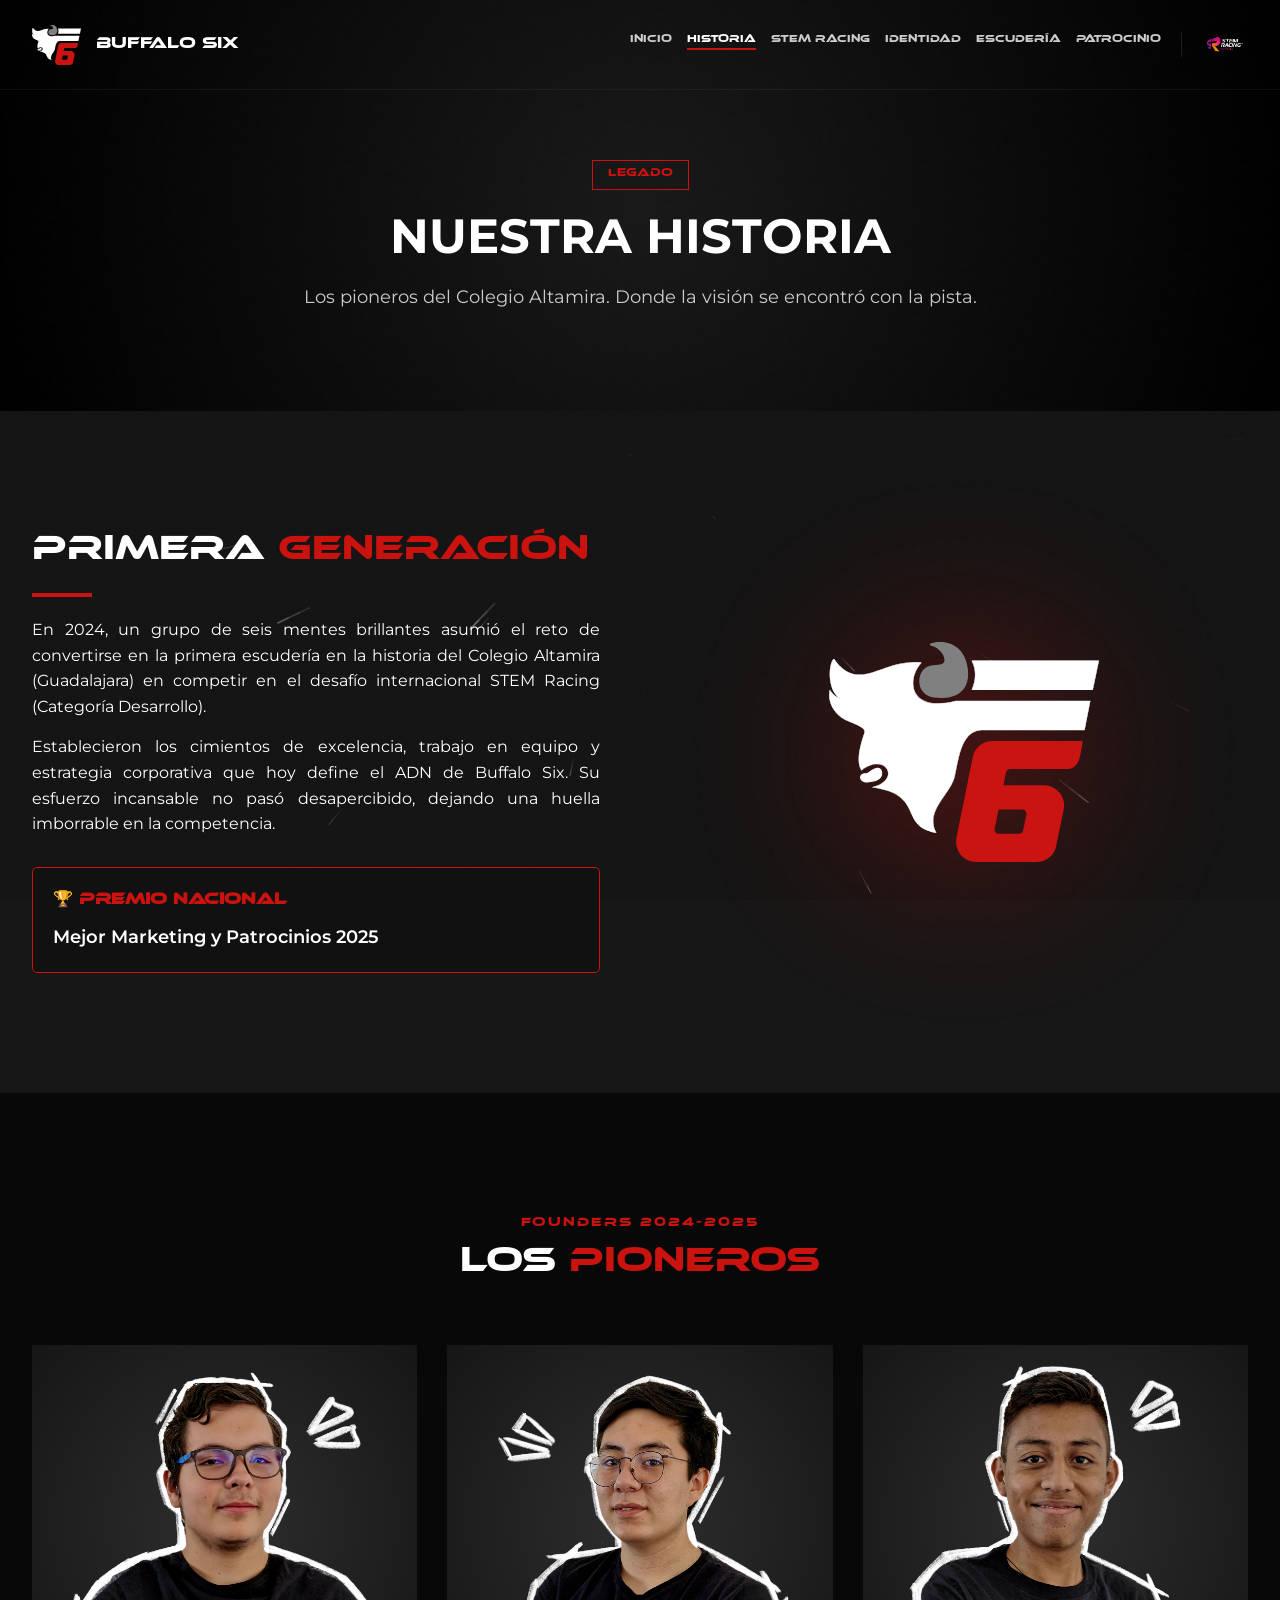
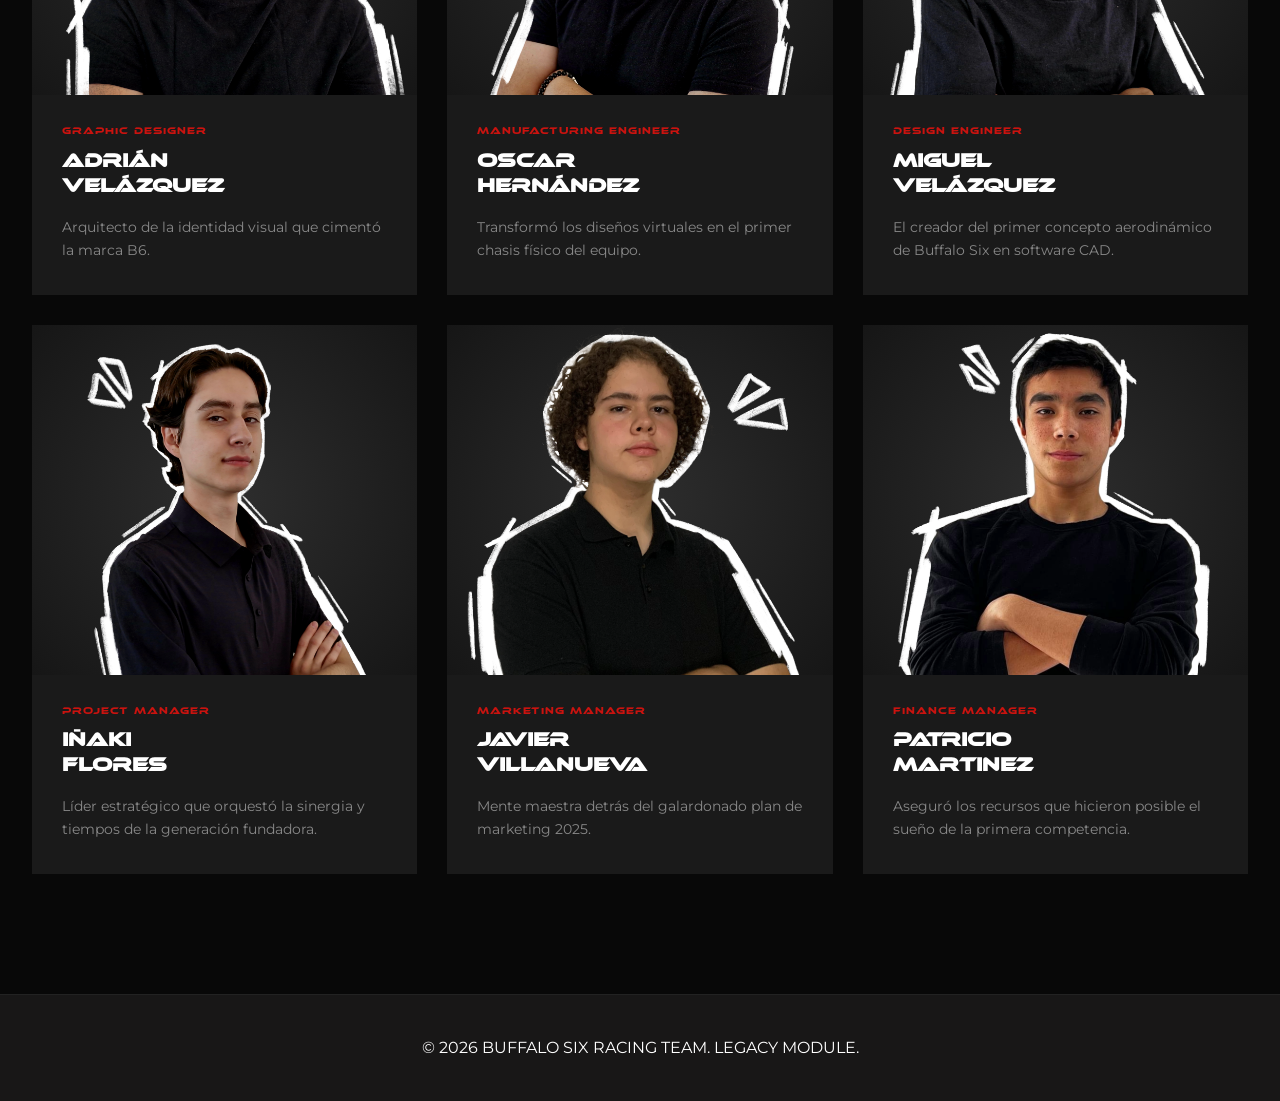
==== history.html @ a6d57733 "Add files via upload" ====
<!doctype html>
<html lang="es">
  <head>
    <meta charset="UTF-8" />
    <meta
      name="viewport"
      content="width=device-width, initial-scale=1.0, maximum-scale=5.0, user-scalable=yes"
    />
    <meta http-equiv="X-UA-Compatible" content="IE=edge" />
    <title>Historia | Buffalo Six</title>
    <link rel="icon" type="image/svg+xml" href="Logo B6 Blanco Sin Fondo.svg" />
    <link
      href="https://fonts.googleapis.com/css2?family=Montserrat:wght@200;300;400;500;600;700&display=swap"
      rel="stylesheet"
    />
    <link rel="stylesheet" href="style.css" />
  </head>
  <body class="subpage-body loading-state">
    <div id="preloader">
      <div class="loader-container">
        <div class="loader-status">
          <span class="status-text" id="loading-text">LOADING HISTORY</span>
          <span class="status-percent">0%</span>
        </div>
        <div class="loader-bar-bg"><div class="loader-bar-fill"></div></div>
      </div>
    </div>

    <canvas id="warp-canvas"></canvas>
    <div class="noise-overlay"></div>

    <nav class="navbar" id="navbar">
      <div class="container nav-container">
        <a href="index.html" class="brand-logo">
          <img src="Logo B6 Blanco Sin Fondo.svg" alt="Logo" class="nav-img" />
          <span class="brand-name">BUFFALO SIX</span>
        </a>
        <div class="nav-right">
          <ul class="nav-menu">
            <li class="nav-item">
              <a href="index.html" class="nav-link" data-text="INICIO"
                ><span>INICIO</span></a
              >
            </li>
            <li class="nav-item">
              <a
                href="history.html"
                class="nav-link active"
                data-text="HISTORIA"
                ><span>HISTORIA</span></a
              >
            </li>
            <li class="nav-item">
              <a href="stem.html" class="nav-link" data-text="STEM RACING"
                ><span>STEM RACING</span></a
              >
            </li>
            <li class="nav-item">
              <a href="identity.html" class="nav-link" data-text="IDENTIDAD"
                ><span>IDENTIDAD</span></a
              >
            </li>
            <li class="nav-item">
              <a href="index.html#team" class="nav-link" data-text="ESCUDERÍA"
                ><span>ESCUDERÍA</span></a
              >
            </li>
            <li class="nav-item">
              <a
                href="index.html#sponsors"
                class="nav-link"
                data-text="PATROCINIO"
                ><span>PATROCINIO</span></a
              >
            </li>
          </ul>
          <a
            href="https://stemracing.mx/"
            target="_blank"
            class="nav-stem-logo"
          >
            <img src="Full-Colour-Black_RGB-1024x476.png" alt="STEM Racing" />
          </a>
          <div class="hamburger-wrap">
            <div class="hamburger" id="hamburger">
              <span class="line line-1"></span>
              <span class="line line-2"></span>
            </div>
          </div>
        </div>
      </div>
    </nav>

    <div class="mobile-menu-overlay" id="mobile-nav">
      <div class="menu-backdrop"></div>
      <div class="mobile-menu-content">
        <nav class="mobile-nav-links">
          <a href="index.html" class="mobile-link"><span>01.</span> INICIO</a>
          <a href="history.html" class="mobile-link active"
            ><span>02.</span> HISTORIA</a
          >
          <a href="stem.html" class="mobile-link"
            ><span>03.</span> STEM RACING</a
          >
          <a href="identity.html" class="mobile-link"
            ><span>04.</span> IDENTIDAD</a
          >
          <a href="index.html#team" class="mobile-link"
            ><span>05.</span> ESCUDERÍA</a
          >
          <a href="index.html#sponsors" class="mobile-link"
            ><span>06.</span> PATROCINIO</a
          >
        </nav>
      </div>
    </div>

    <main>
      <header class="section subpage-header">
        <div class="container">
          <div class="header-content center">
            <span class="page-tag" data-reveal="fade-down">LEGADO</span>
            <h1 class="page-title big-glitch" data-text="NUESTRA HISTORIA">
              NUESTRA HISTORIA
            </h1>
            <p class="page-lead" data-reveal="fade-up">
              Los pioneros del Colegio Altamira. Donde la visión se encontró con
              la pista.
            </p>
          </div>
        </div>
      </header>

      <section class="section brand-story">
        <div class="container">
          <div class="story-layout">
            <div class="story-text" data-reveal="fade-right">
              <h2 class="section-title">
                PRIMERA <span class="text-red">GENERACIÓN</span>
              </h2>
              <div class="title-separator"></div>
              <p class="text-justify" style="margin-top: 20px">
                En 2024, un grupo de seis mentes brillantes asumió el reto de
                convertirse en la primera escudería en la historia del Colegio
                Altamira (Guadalajara) en competir en el desafío internacional
                STEM Racing (Categoría Desarrollo).
              </p>
              <p class="text-justify" style="margin-top: 15px">
                Establecieron los cimientos de excelencia, trabajo en equipo y
                estrategia corporativa que hoy define el ADN de Buffalo Six. Su
                esfuerzo incansable no pasó desapercibido, dejando una huella
                imborrable en la competencia.
              </p>

              <div
                class="award-box"
                style="
                  background: #111;
                  border: 1px solid var(--color-red);
                  padding: 20px;
                  margin-top: 30px;
                  border-radius: 5px;
                "
              >
                <h3
                  style="
                    font-family: var(--font-display);
                    color: var(--color-red);
                    margin-bottom: 10px;
                    font-size: 1rem;
                  "
                >
                  🏆 PREMIO NACIONAL
                </h3>
                <p style="font-weight: 600; font-size: 1.1rem; color: #fff">
                  Mejor Marketing y Patrocinios 2025
                </p>
              </div>
            </div>
            <div class="story-visual center" data-reveal="fade-left">
              <div class="brand-showcase">
                <div class="glow-circle"></div>
                <img
                  src="Logo B6 Blanco Sin Fondo.svg"
                  alt="Buffalo Six Logo"
                  class="hero-logo-large"
                />
              </div>
            </div>
          </div>
        </div>
      </section>

      <section class="section team-section" style="background: #080808">
        <div class="container">
          <div class="section-header center">
            <span class="section-subtitle">FOUNDERS 2024-2025</span>
            <h2 class="section-title">
              LOS <span class="text-red">PIONEROS</span>
            </h2>
          </div>

          <div class="team-grid">
            <article class="member-card" data-reveal="fade-up">
              <div class="member-visual">
                <img
                  src="Adrian_velazquez_imagen.png"
                  alt="Adrián Velázquez"
                  class="member-img"
                />
              </div>
              <div class="member-content">
                <span class="member-role">GRAPHIC DESIGNER</span>
                <h3 class="member-name">ADRIÁN<br />VELÁZQUEZ</h3>
                <p class="member-bio">
                  Arquitecto de la identidad visual que cimentó la marca B6.
                </p>
              </div>
            </article>

            <article class="member-card" data-reveal="fade-up" data-delay="100">
              <div class="member-visual">
                <img
                  src="Oscar_hernandez_imagen.png"
                  alt="Oscar Hernández"
                  class="member-img"
                />
              </div>
              <div class="member-content">
                <span class="member-role">MANUFACTURING ENGINEER</span>
                <h3 class="member-name">OSCAR<br />HERNÁNDEZ</h3>
                <p class="member-bio">
                  Transformó los diseños virtuales en el primer chasis físico
                  del equipo.
                </p>
              </div>
            </article>

            <article class="member-card" data-reveal="fade-up" data-delay="200">
              <div class="member-visual">
                <img
                  src="Miguel_velazquez_imagen.png"
                  alt="Miguel Velázquez"
                  class="member-img"
                />
              </div>
              <div class="member-content">
                <span class="member-role">DESIGN ENGINEER</span>
                <h3 class="member-name">MIGUEL<br />VELÁZQUEZ</h3>
                <p class="member-bio">
                  El creador del primer concepto aerodinámico de Buffalo Six en
                  software CAD.
                </p>
              </div>
            </article>

            <article class="member-card" data-reveal="fade-up" data-delay="0">
              <div class="member-visual">
                <img
                  src="Iñaki_flores_imagen.png"
                  alt="Iñaki Flores"
                  class="member-img"
                />
              </div>
              <div class="member-content">
                <span class="member-role">PROJECT MANAGER</span>
                <h3 class="member-name">IÑAKI<br />FLORES</h3>
                <p class="member-bio">
                  Líder estratégico que orquestó la sinergia y tiempos de la
                  generación fundadora.
                </p>
              </div>
            </article>

            <article class="member-card" data-reveal="fade-up" data-delay="100">
              <div class="member-visual">
                <img
                  src="Javier_villanueva_imagen.png"
                  alt="Javier Villanueva"
                  class="member-img"
                />
              </div>
              <div class="member-content">
                <span class="member-role">MARKETING MANAGER</span>
                <h3 class="member-name">JAVIER<br />VILLANUEVA</h3>
                <p class="member-bio">
                  Mente maestra detrás del galardonado plan de marketing 2025.
                </p>
              </div>
            </article>

            <article class="member-card" data-reveal="fade-up" data-delay="200">
              <div class="member-visual">
                <img
                  src="Patricio_martinez_imagen.png"
                  alt="Patricio Martinez"
                  class="member-img"
                />
              </div>
              <div class="member-content">
                <span class="member-role">FINANCE MANAGER</span>
                <h3 class="member-name">PATRICIO<br />MARTINEZ</h3>
                <p class="member-bio">
                  Aseguró los recursos que hicieron posible el sueño de la
                  primera competencia.
                </p>
              </div>
            </article>
          </div>
        </div>
      </section>

      <footer
        class="footer-simple"
        style="padding: 40px 0; border-top: 1px solid #222"
      >
        <div class="container center">
          <p>&copy; 2026 BUFFALO SIX RACING TEAM. LEGACY MODULE.</p>
        </div>
      </footer>
    </main>

    <script src="script.js"></script>
  </body>
</html>
---- style.css ----
@font-face {
    font-family: 'Ethnocentric';
    src: url('ethnocentric.otf') format('opentype');
    font-weight: normal;
    font-style: normal;
    font-display: swap;
}

:root {
    --color-black: #181717;
    --color-black-soft: #1e1e1e;
    --color-black-deep: #0a0a0a;
    --color-red: #CA130F;
    --color-red-dim: rgba(202, 19, 15, 0.1);
    --color-white: #FFFFFF;
    --color-gray-light: #CCCCCC;
    --color-gray-mid: #808080;
    --color-gray-dark: #373737;
    --font-display: 'Ethnocentric', sans-serif;
    --font-body: 'Montserrat', sans-serif;
    --container-width: 1280px;
    --nav-height: 90px;
    --ease-out: cubic-bezier(0.215, 0.61, 0.355, 1);
}

*, *::before, *::after {
    margin: 0;
    padding: 0;
    box-sizing: border-box;
}

html {
    scroll-behavior: smooth;
    font-size: 16px;
    overflow-x: hidden;
}

body {
    background-color: var(--color-black);
    color: var(--color-white);
    font-family: var(--font-body);
    line-height: 1.6;
    overflow-x: hidden;
    -webkit-font-smoothing: antialiased;
}

body.loading-state {
    overflow: hidden;
}

a {
    text-decoration: none;
    color: inherit;
    transition: all 0.3s ease;
}

ul { list-style: none; }
img { display: block; max-width: 100%; height: auto; }

.container {
    max-width: var(--container-width);
    margin: 0 auto;
    padding: 0 2rem;
    position: relative;
    z-index: 2;
}

.section {
    padding: 120px 0;
    position: relative;
    overflow: hidden;
}

.center { text-align: center; }
.text-red { color: var(--color-red); }
.text-justify { text-align: justify; }

.mb-large { margin-bottom: 80px; }
.mt-medium { margin-top: 40px; }

#warp-canvas {
    position: fixed;
    top: 0; left: 0; width: 100%; height: 100%;
    z-index: 0; pointer-events: none; opacity: 0.4;
}

.noise-overlay {
    position: fixed; top: 0; left: 0; width: 100%; height: 100%;
    background-image: url("data:image/svg+xml,%3Csvg viewBox='0 0 200 200' xmlns='http://www.w3.org/2000/svg'%3E%3Cfilter id='noiseFilter'%3E%3CfeTurbulence type='fractalNoise' baseFrequency='0.65' numOctaves='3' stitchTiles='stitch'/%3E%3C/filter%3E%3Crect width='100%25' height='100%25' filter='url(%23noiseFilter)' opacity='0.05'/%3E%3C/svg%3E");
    opacity: 0.07; z-index: 1; pointer-events: none;
}

.vignette {
    position: fixed; top: 0; left: 0; width: 100%; height: 100%;
    background: radial-gradient(circle, transparent 60%, black 100%);
    z-index: 1; pointer-events: none; opacity: 0.8;
}

#preloader {
    position: fixed; top: 0; left: 0; width: 100%; height: 100%;
    background: var(--color-black); z-index: 9999;
    display: flex; justify-content: center; align-items: center;
}
.loader-container { width: 300px; text-align: center; }
.loader-logo { width: 80px; margin: 0 auto 20px; animation: pulse 2s infinite; }
.loader-status { display: flex; justify-content: space-between; font-family: var(--font-display); font-size: 0.6rem; color: var(--color-gray-mid); margin-bottom: 5px; }
.loader-bar-bg { width: 100%; height: 2px; background: #333; position: relative; overflow: hidden; }
.loader-bar-fill { height: 100%; width: 0%; background: var(--color-red); transition: width 0.1s linear; }
.loader-meta { display: flex; justify-content: space-between; margin-top: 5px; font-family: monospace; font-size: 0.6rem; color: #444; }

.btn {
    display: inline-flex; align-items: center; justify-content: center;
    padding: 16px 32px; font-family: var(--font-display);
    text-transform: uppercase; font-size: 0.8rem; letter-spacing: 1px;
    position: relative; overflow: hidden; cursor: pointer;
    clip-path: polygon(15px 0, 100% 0, 100% calc(100% - 15px), calc(100% - 15px) 100%, 0 100%, 0 15px);
    transition: all 0.3s ease;
}

.btn-primary { background: var(--color-red); color: var(--color-white); border: 1px solid var(--color-red); }
.btn-primary:hover { background: transparent; color: var(--color-red); box-shadow: 0 0 30px rgba(202,19,15,0.3); }

.btn-glass { background: rgba(255,255,255,0.05); color: var(--color-white); border: 1px solid rgba(255,255,255,0.2); backdrop-filter: blur(5px); }
.btn-glass:hover { background: var(--color-white); color: var(--color-black); }

.btn-content { position: relative; z-index: 2; display: flex; align-items: center; gap: 10px; }

.section-title {
    font-family: var(--font-display); font-size: 2.2rem; font-weight: normal; 
    text-transform: uppercase; line-height: 1.2;
}
.section-subtitle { display: block; font-family: var(--font-display); color: var(--color-red); font-size: 0.8rem; margin-bottom: 10px; letter-spacing: 2px; }
.title-separator { width: 60px; height: 4px; background: var(--color-red); margin-top: 20px; }

.navbar {
    position: fixed; top: 0; left: 0; width: 100%; height: var(--nav-height);
    z-index: 1000; transition: all 0.4s var(--ease-out);
    border-bottom: 1px solid rgba(255,255,255,0.05);
}
.navbar.scrolled { background: rgba(24, 23, 23, 0.9); backdrop-filter: blur(15px); height: 70px; }

.nav-container { display: flex; justify-content: space-between; align-items: center; height: 100%; }
.brand-logo { display: flex; align-items: center; gap: 15px; }
.nav-img { height: 40px; }
.brand-info { display: flex; flex-direction: column; line-height: 1; }
.brand-name { font-family: var(--font-display); font-size: 1rem; }
.brand-tag { font-size: 0.6rem; color: var(--color-gray-mid); letter-spacing: 2px; }

.nav-right { display: flex; align-items: center; }
.nav-menu { display: flex; gap: 15px; }
.nav-link {
    font-family: var(--font-display); font-size: 0.65rem; color: var(--color-gray-light);
    position: relative; display: inline-block; overflow: hidden;
    height: 1.2rem; line-height: 1.2rem;
}
.nav-link::before {
    content: attr(data-text); position: absolute; top: 0; left: 0; width: 100%; height: 100%;
    color: var(--color-red); transform: translateY(100%); transition: transform 0.3s ease;
}
.nav-link:hover::before { transform: translateY(0); }
.nav-link span { display: block; transition: transform 0.3s ease; height: 100%; }
.nav-link:hover span { transform: translateY(-100%); }

.nav-link.active { color: var(--color-white); border-bottom: 2px solid var(--color-red); }

.nav-stem-logo { 
    display: flex; align-items: center; 
    margin-left: 20px; border-left: 1px solid rgba(255,255,255,0.1); padding-left: 20px; 
}
.nav-stem-logo img { height: 25px; transition: transform 0.3s ease; }
.nav-stem-logo:hover img { transform: scale(1.05); }

.hamburger-wrap { display: none; }
.hamburger { width: 30px; height: 20px; position: relative; cursor: pointer; z-index: 1002; }
.line { position: absolute; width: 100%; height: 2px; background: #fff; transition: 0.4s; }
.line-1 { top: 0; } .line-2 { bottom: 0; }
.hamburger.active .line-1 { transform: rotate(45deg); top: 9px; }
.hamburger.active .line-2 { transform: rotate(-45deg); bottom: 9px; }

.mobile-menu-overlay {
    position: fixed; top: 0; left: 0; width: 100%; height: 100vh;
    z-index: 1001; pointer-events: none;
}
.menu-backdrop {
    position: absolute; top: 0; left: 0; width: 100%; height: 100%;
    background: rgba(0,0,0,0.8); opacity: 0; transition: 0.5s;
}
.mobile-menu-content {
    position: absolute; top: 0; right: 0; width: 80%; height: 100%;
    background: var(--color-black); transform: translateX(100%);
    transition: 0.5s var(--ease-out); padding: 100px 40px;
    border-left: 1px solid #333; display: flex; flex-direction: column; justify-content: space-between;
}
.mobile-menu-overlay.active { pointer-events: auto; }
.mobile-menu-overlay.active .menu-backdrop { opacity: 1; }
.mobile-menu-overlay.active .mobile-menu-content { transform: translateX(0); }

.mobile-nav-links { display: flex; flex-direction: column; gap: 20px; }
.mobile-link { font-family: var(--font-display); font-size: 1.2rem; color: #555; transition: 0.3s; }
.mobile-link span { font-size: 0.8rem; color: var(--color-red); margin-right: 10px; }
.mobile-link:hover, .mobile-link.active { color: #fff; padding-left: 10px; }

.hero-section {
    height: 100vh; display: flex; align-items: center; justify-content: center;
    padding-top: var(--nav-height);
}
.hero-container { display: grid; grid-template-columns: 1.2fr 0.8fr; align-items: center; }

.hero-meta { margin-bottom: 30px; display: flex; gap: 15px; }
.season-badge, .location-badge {
    border: 1px solid var(--color-gray-dark); padding: 5px 12px; font-family: var(--font-display); font-size: 0.7rem; color: var(--color-gray-light);
}

.hero-title { font-size: 4.5rem; line-height: 1.1; margin-bottom: 40px; font-family: var(--font-display); }
.hero-title .text-red { -webkit-text-fill-color: var(--color-red); }
.hero-description { font-size: 1.1rem; color: #aaa; max-width: 500px; margin-bottom: 50px; border-left: 2px solid #333; padding-left: 20px; }

.hero-visual-abstract { position: relative; height: 500px; display: flex; align-items: center; justify-content: center; }
.hud-circle {
    width: 400px; height: 400px; border: 1px solid rgba(255,255,255,0.1); border-radius: 50%;
    position: absolute; border-top: 1px solid var(--color-red);
    animation: spin 10s linear infinite;
}
.hud-lines {
    width: 500px; height: 2px; background: linear-gradient(90deg, transparent, var(--color-red), transparent);
    position: absolute; top: 50%;
}

.scroll-down-indicator { position: absolute; bottom: 40px; left: 50%; transform: translateX(-50%); text-align: center; }
.mouse-icon { width: 24px; height: 36px; border: 2px solid #555; border-radius: 12px; display: block; margin: 0 auto 10px; position: relative; }
.mouse-icon::after {
    content: ''; width: 4px; height: 6px; background: #fff; border-radius: 2px;
    position: absolute; top: 6px; left: 50%; transform: translateX(-50%);
    animation: scrollMouse 2s infinite;
}
.scroll-txt { font-family: var(--font-display); font-size: 0.6rem; letter-spacing: 2px; opacity: 0.5; }

.current-sponsors-section { background: #0a0a0a; padding: 100px 0; border-bottom: 1px solid #1a1a1a; }
.sponsors-display { display: flex; flex-direction: column; align-items: center; gap: 50px; margin-top: 50px; }

.sponsor-plate {
    background: radial-gradient(circle at center, #222 0%, #111 100%);
    border: 1px solid #333;
    border-radius: 15px;
    display: flex;
    align-items: center;
    justify-content: center;
    padding: 20px;
    transition: transform 0.3s ease;
}
.sponsor-plate:hover { transform: translateY(-5px); border-color: var(--color-red); }

.main-sponsor.sponsor-plate { height: 160px; width: 300px; }
.main-sponsor img { height: 130px; width: auto; max-width: 100%; object-fit: contain; }

.secondary-sponsors { display: flex; gap: 30px; flex-wrap: wrap; justify-content: center; align-items: center; }
.secondary-sponsors .sponsor-plate { height: 120px; width: 220px; }
.secondary-sponsors img { height: 100px; width: auto; max-width: 100%; object-fit: contain; }

.stats-ticker-section { padding: 20px 0; background: var(--color-red); transform: skewY(-2deg); margin: -50px 0 50px; border-top: 2px solid #fff; border-bottom: 2px solid #fff; z-index: 5; }
.ticker-wrap { overflow: hidden; white-space: nowrap; }
.ticker { display: inline-block; animation: marquee 20s linear infinite; }
.ticker-item { display: inline-block; padding: 0 40px; font-family: var(--font-display); font-size: 1.2rem; }
.ticker-item.separator { color: #000; }

.team-grid { display: grid; grid-template-columns: repeat(3, 1fr); gap: 30px; margin-top: 60px; }
.member-card { background: #1a1a1a; transition: transform 0.4s ease; cursor: pointer; }
.member-card:hover { transform: translateY(-10px); }

.member-visual { 
    height: 350px; 
    background: radial-gradient(circle at center, #2e2e2e 0%, #161616 100%); 
    position: relative; 
    overflow: hidden; 
    display: flex; 
    justify-content: center; 
    align-items: flex-end; 
}
.member-img { 
    width: 100%; 
    height: 100%; 
    object-fit: cover; 
    object-position: top center; 
    z-index: 1; 
    transition: transform 0.4s ease; 
}
.member-card:hover .member-img { transform: scale(1.03); }

.member-content { padding: 30px; border-bottom: 3px solid transparent; transition: 0.3s; background: #1a1a1a; position: relative; z-index: 3;}
.member-card:hover .member-content { border-bottom-color: var(--color-red); }
.member-role { font-family: var(--font-display); color: var(--color-red); font-size: 0.6rem; letter-spacing: 1px; display: block; margin-bottom: 10px; }
.member-name { font-family: var(--font-display); font-size: 1.2rem; line-height: 1.3; margin-bottom: 15px; }
.member-bio { font-size: 0.9rem; color: #888; }

.timeline { position: relative; max-width: 800px; margin: 0 auto; }
.timeline::before { content: ''; position: absolute; top: 0; left: 50%; width: 2px; height: 100%; background: #333; transform: translateX(-50%); }
.timeline-item { width: 50%; padding: 0 40px; margin-bottom: 50px; position: relative; }
.timeline-item:nth-child(odd) { left: 0; text-align: right; }
.timeline-item:nth-child(even) { left: 50%; text-align: left; }
.timeline-item::after { content: ''; width: 16px; height: 16px; background: #111; border: 2px solid var(--color-red); border-radius: 50%; position: absolute; top: 0; }
.timeline-item:nth-child(odd)::after { right: -10px; }
.timeline-item:nth-child(even)::after { left: -10px; }
.phase { font-family: var(--font-display); color: var(--color-red); font-size: 0.7rem; margin-bottom: 5px; display: block; }
.timeline-content h3 { font-family: var(--font-display); font-size: 1rem; margin-bottom: 10px; }
.timeline-content p { font-size: 0.9rem; color: #aaa; }

.sponsorship-section { background: #080808; border-top: 1px solid #222; }

.packages-grid {
    display: flex;
    flex-wrap: wrap;
    justify-content: center;
    gap: 30px;
    margin-top: 50px;
}

.package-card {
    background: #111;
    border: 1px solid #333;
    padding: 40px 30px;
    border-radius: 10px;
    transition: transform 0.3s, border-color 0.3s;
    position: relative;
    overflow: hidden;
    flex: 1 1 calc(33.333% - 30px);
    min-width: 320px;
    max-width: 400px; 
}
.package-card:hover { transform: translateY(-10px); }

.package-card::before { content: ''; position: absolute; top: 0; left: 0; width: 100%; height: 5px; }
.package-plata::before { background: #C0C0C0; }
.package-oro::before { background: #FFD700; }
.package-diamante::before { background: #00FFFF; }
.package-platino::before { background: #E5E4E2; }
.package-vip::before { background: var(--color-red); }

.package-card h3 { font-family: var(--font-display); font-size: 1.3rem; margin-bottom: 10px; letter-spacing: 1px;}
.package-plata h3 { color: #C0C0C0; }
.package-oro h3 { color: #FFD700; }
.package-diamante h3 { color: #00FFFF; }
.package-platino h3 { color: #E5E4E2; }
.package-vip h3 { color: var(--color-red); }

.package-price { font-family: var(--font-display); font-size: 1.3rem; margin-bottom: 25px; color: #fff; }

.package-card ul { list-style: none; margin: 0; padding: 0; }
.package-card li { font-size: 0.9rem; color: #ccc; margin-bottom: 15px; padding-left: 20px; position: relative; line-height: 1.4; }
.package-card li::before { content: '✓'; position: absolute; left: 0; color: var(--color-red); font-weight: bold; }

.subpage-header { padding: 160px 0 100px; text-align: center; background: radial-gradient(circle at center, #1a1a1a 0%, #000 100%); }
.header-content { display: flex; flex-direction: column; align-items: center; gap: 20px; }
.page-tag { display: inline-block; border: 1px solid var(--color-red); color: var(--color-red); padding: 5px 15px; font-family: var(--font-display); font-size: 0.7rem; }
.page-title { font-size: 3rem; line-height: 1.1; margin-bottom: 0; }
.page-lead { font-size: 1.1rem; color: #ccc; max-width: 700px; margin: 0 auto; }

.story-layout { display: grid; grid-template-columns: 1fr 1fr; gap: 80px; align-items: center; }
.brand-quote { font-family: var(--font-display); font-size: 1.5rem; color: #fff; margin-top: 30px; border-left: 4px solid var(--color-red); padding-left: 20px; }

.brand-showcase { position: relative; display: flex; align-items: center; justify-content: center; height: 350px; }
.glow-circle { position: absolute; width: 250px; height: 250px; background: var(--color-red); border-radius: 50%; filter: blur(80px); opacity: 0.3; animation: pulse 4s infinite; }
.hero-logo-large { position: relative; z-index: 2; max-height: 220px; transition: 0.4s; }
.brand-showcase:hover .hero-logo-large { transform: scale(1.05); }

.construction-display { background: #0f0f0f; border: 1px solid #333; padding: 20px; }
.construction-svg { width: 100%; height: auto; }

.color-grid-expanded { display: grid; grid-template-columns: repeat(4, 1fr); gap: 20px; margin-top: 50px; }
.swatch { height: 120px; position: relative; display: flex; align-items: flex-end; padding: 10px; }
.hex { background: rgba(0,0,0,0.7); color: #fff; padding: 2px 5px; font-size: 0.7rem; font-family: monospace; }
.color-desc { padding: 15px; background: #111; border: 1px solid #222; border-top: none; }
.color-desc h3 { font-family: var(--font-display); font-size: 0.8rem; margin-bottom: 5px; }
.cmyk-values { font-size: 0.7rem; color: #666; margin-top: 10px; font-family: monospace; }

.split-layout { display: grid; grid-template-columns: 1fr 1fr; gap: 60px; align-items: center; }
.typo-visual { background: #fff; color: #000; padding: 40px; text-align: center; border-radius: 4px; }
.font-preview { font-family: var(--font-display); font-size: 4rem; line-height: 1.2; }
.font-name { font-family: var(--font-display); font-size: 1.2rem; margin-top: 10px; }
.alphabet-grid { display: flex; flex-wrap: wrap; gap: 10px; margin-top: 30px; font-family: var(--font-display); font-size: 1rem; color: #555; }
.alphabet-grid .highlight { color: var(--color-red); }

.assets-grid { display: grid; grid-template-columns: repeat(3, 1fr); gap: 30px; margin-top: 50px; }
.asset-card { text-align: center; }
.asset-preview { height: 150px; background: #111; border: 1px solid #333; margin-bottom: 15px; display: flex; align-items: center; justify-content: center; }
.pattern-preview { background-image: radial-gradient(#333 1px, transparent 1px); background-size: 10px 10px; }
.arrows-preview { gap: 5px; }
.arrow-shape { width: 20px; height: 30px; background: var(--color-red); clip-path: polygon(0 20%, 60% 20%, 60% 0, 100% 50%, 60% 100%, 60% 80%, 0 80%); }
.logo-preview img { height: 60px; }

.footer { background: #050505; border-top: 1px solid #222; padding: 80px 0 20px; }
.footer-top { display: grid; grid-template-columns: 1.5fr 1fr 1fr 1fr; gap: 40px; margin-bottom: 60px; }
.footer-brand img { width: 150px; margin-bottom: 20px; }
.footer-brand p { color: #666; font-size: 0.9rem; max-width: 300px; }
.footer h4 { font-family: var(--font-display); font-size: 0.9rem; color: #fff; margin-bottom: 20px; }
.footer ul li { margin-bottom: 10px; }
.footer a { color: #888; font-size: 0.9rem; }
.footer a:hover { color: var(--color-red); }
.social-icons-footer { display: flex; gap: 15px; margin-top: 20px; }
.social-icons-footer a { width: 24px; height: 24px; display: block; color: #fff; }

.stem-logo { 
    width: 140px;
    transition: transform 0.3s; 
}
.stem-logo:hover { transform: scale(1.05); }

.footer-bottom { border-top: 1px solid #222; padding-top: 20px; display: flex; justify-content: space-between; font-size: 0.8rem; color: #444; }

.big-glitch {
    display: inline-block;
    transition: transform 0.4s cubic-bezier(0.25, 1, 0.5, 1);
}
.big-glitch:hover {
    transform: scale(1.03);
}

@keyframes spin { 100% { transform: rotate(360deg); } }
@keyframes scrollMouse { 0% { top: 6px; opacity: 1; } 100% { top: 20px; opacity: 0; } }
@keyframes marquee { 0% { transform: translateX(0); } 100% { transform: translateX(-50%); } }
@keyframes pulse { 0% { transform: scale(1); opacity: 1; } 50% { transform: scale(1.05); opacity: 0.7; } 100% { transform: scale(1); opacity: 1; } }

@media (max-width: 1024px) {
    .hero-container { grid-template-columns: 1fr; text-align: center; }
    .hero-visual-abstract { display: none; }
    .hero-meta, .hero-cta-group { justify-content: center; }
    .team-grid, .color-grid-expanded { grid-template-columns: repeat(2, 1fr); }
    .story-layout, .split-layout { grid-template-columns: 1fr; }
    .packages-grid { flex-direction: column; align-items: center; }
    .package-card { max-width: 100%; width: 100%; }
    .nav-stem-logo { display: none; }
}
@media (max-width: 768px) {
    .nav-menu { display: none; } 
    .hamburger-wrap { display: block; }
    .hero-title { font-size: 2.8rem; }
    .footer-top { grid-template-columns: 1fr; text-align: center; }
    .social-icons-footer { justify-content: center; }
    .team-grid, .color-grid-expanded, .assets-grid { grid-template-columns: 1fr; }
    .timeline::before { left: 20px; }
    .timeline-item { width: 100%; padding-left: 60px; padding-right: 0; text-align: left !important; }
    .timeline-item:nth-child(even), .timeline-item:nth-child(odd) { left: 0; }
    .timeline-item::after { left: 11px !important; }
    .secondary-sponsors { flex-direction: column; gap: 20px; }
}
[data-reveal] { opacity: 0; transition: 1s cubic-bezier(0.2, 0.8, 0.2, 1); }[data-reveal="fade-up"] { transform: translateY(50px); }[data-reveal="fade-down"] { transform: translateY(-50px); }[data-reveal="fade-right"] { transform: translateX(-50px); }[data-reveal="fade-left"] { transform: translateX(50px); }[data-reveal="zoom-in"] { transform: scale(0.9); }
.reveal-active { opacity: 1; transform: translate(0) scale(1); }
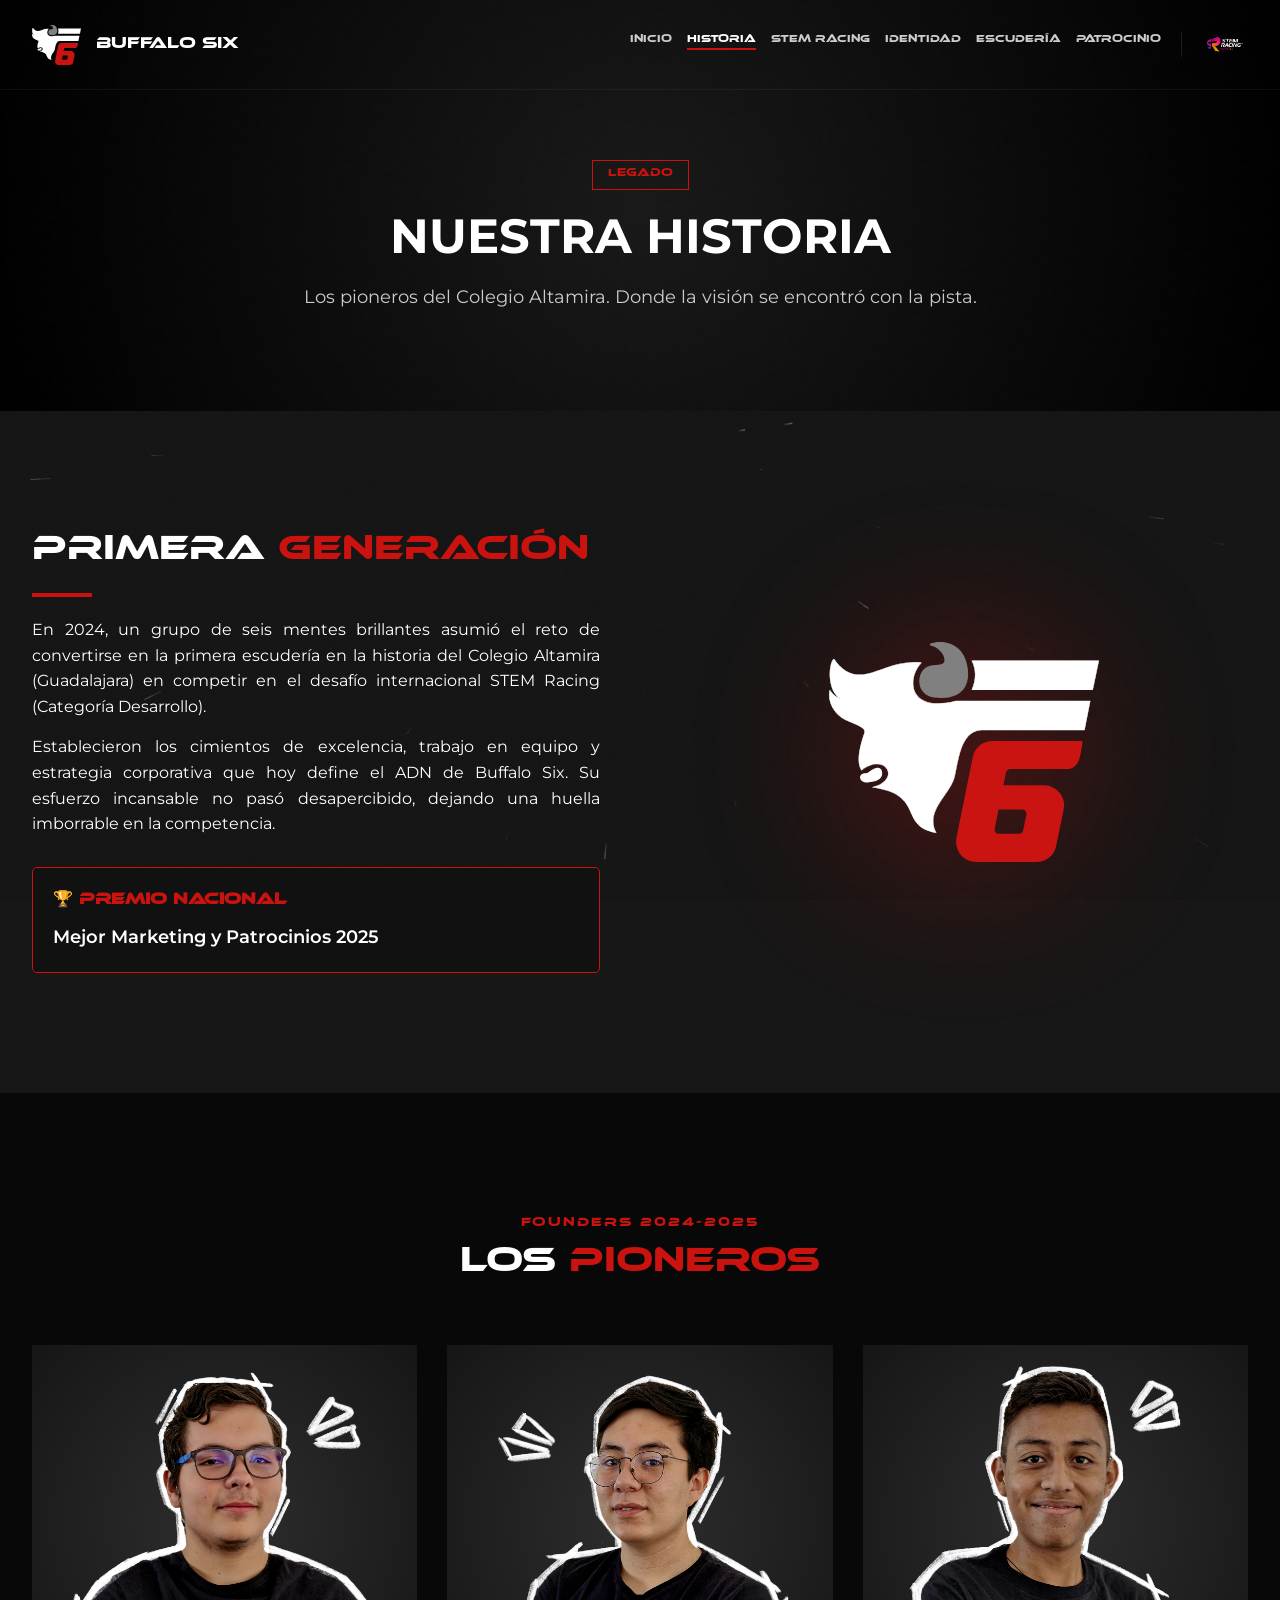
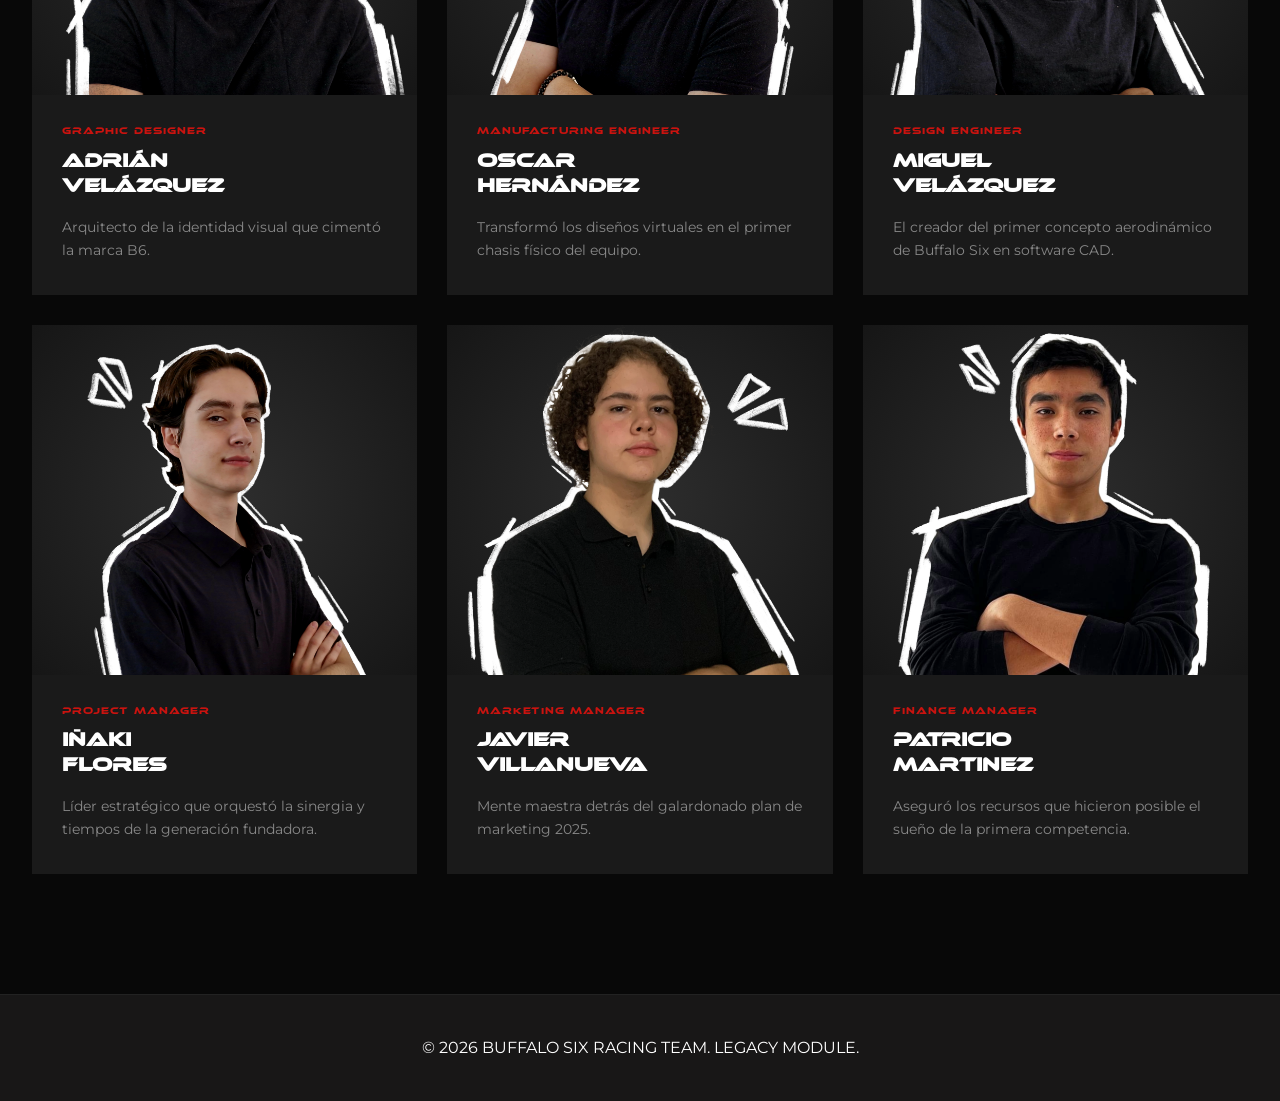
==== commit 28bf7102: "Update history.html" ====
--- a/history.html
+++ b/history.html
@@ -8,7 +8,7 @@
     />
     <meta http-equiv="X-UA-Compatible" content="IE=edge" />
     <title>Historia | Buffalo Six</title>
-    <link rel="icon" type="image/svg+xml" href="Logo B6 Blanco Sin Fondo.svg" />
+    <link rel="icon" href="ICO.ico" />
     <link
       href="https://fonts.googleapis.com/css2?family=Montserrat:wght@200;300;400;500;600;700&display=swap"
       rel="stylesheet"
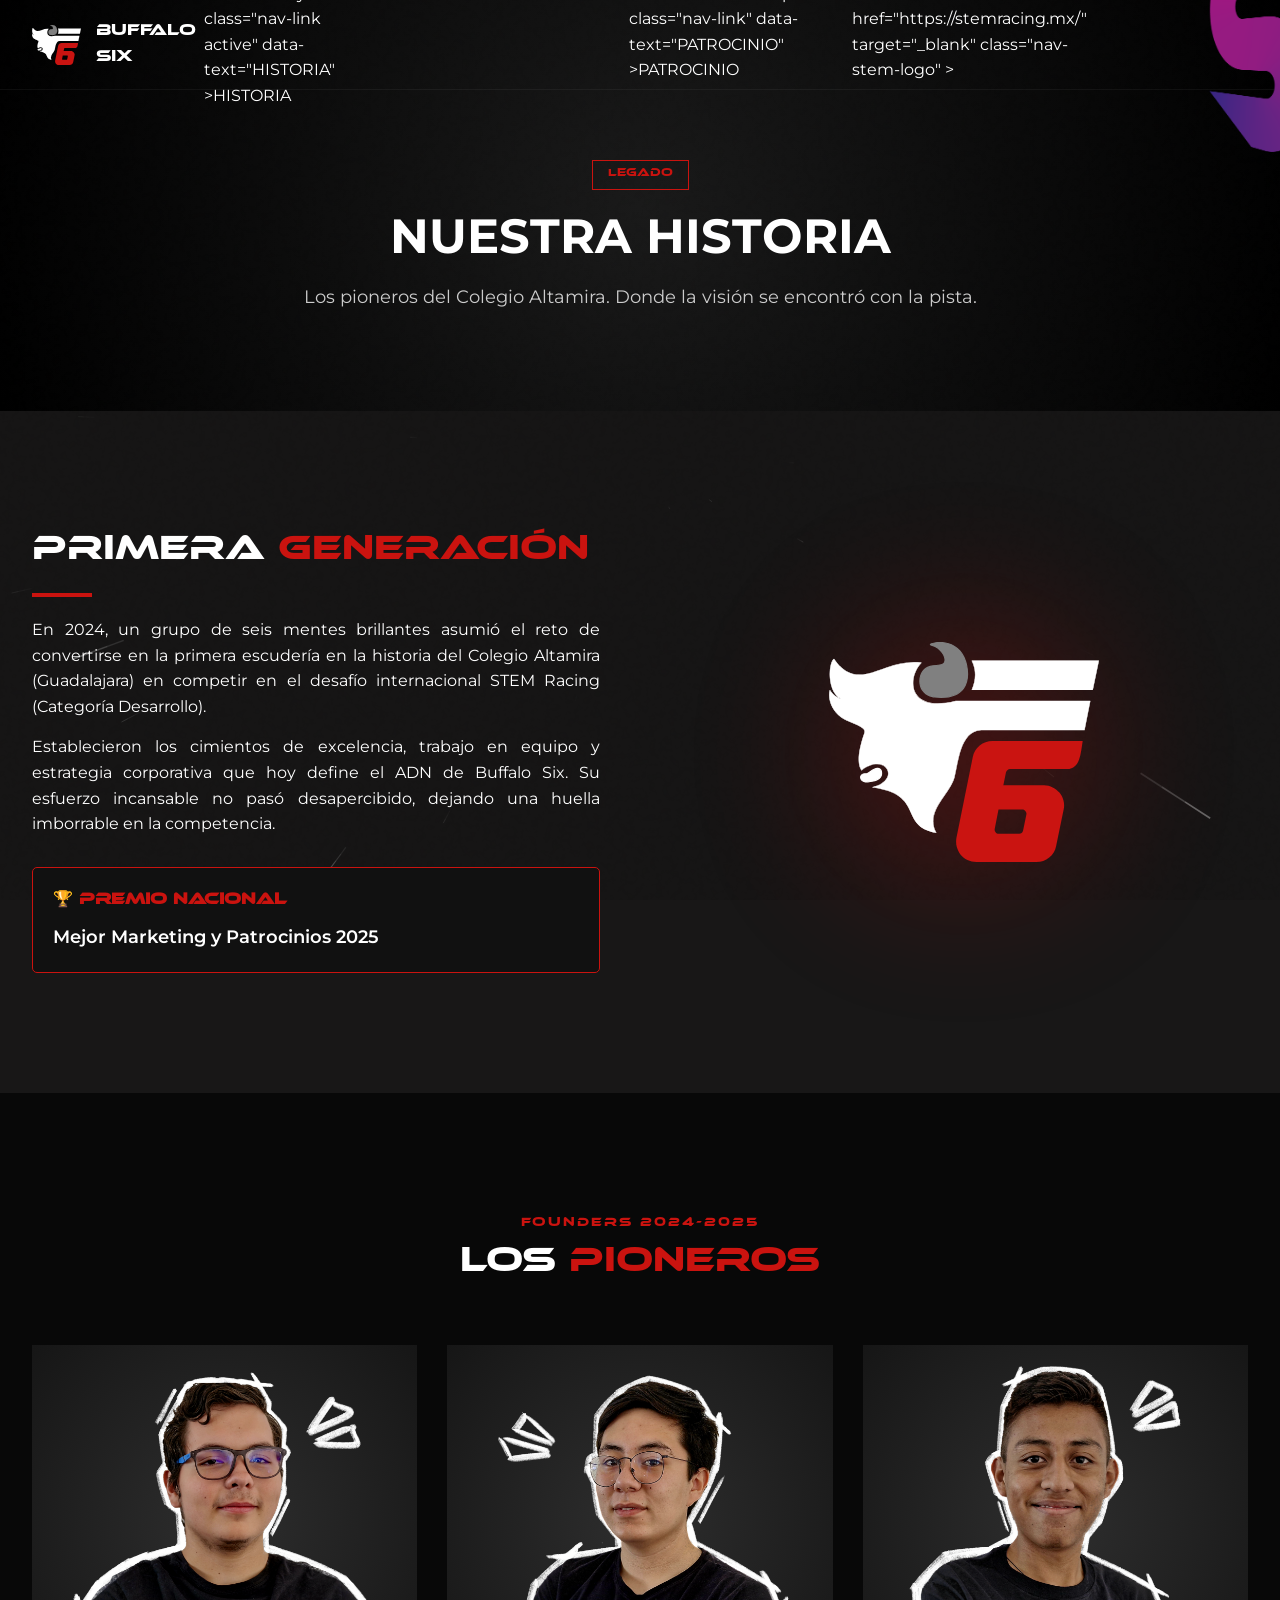
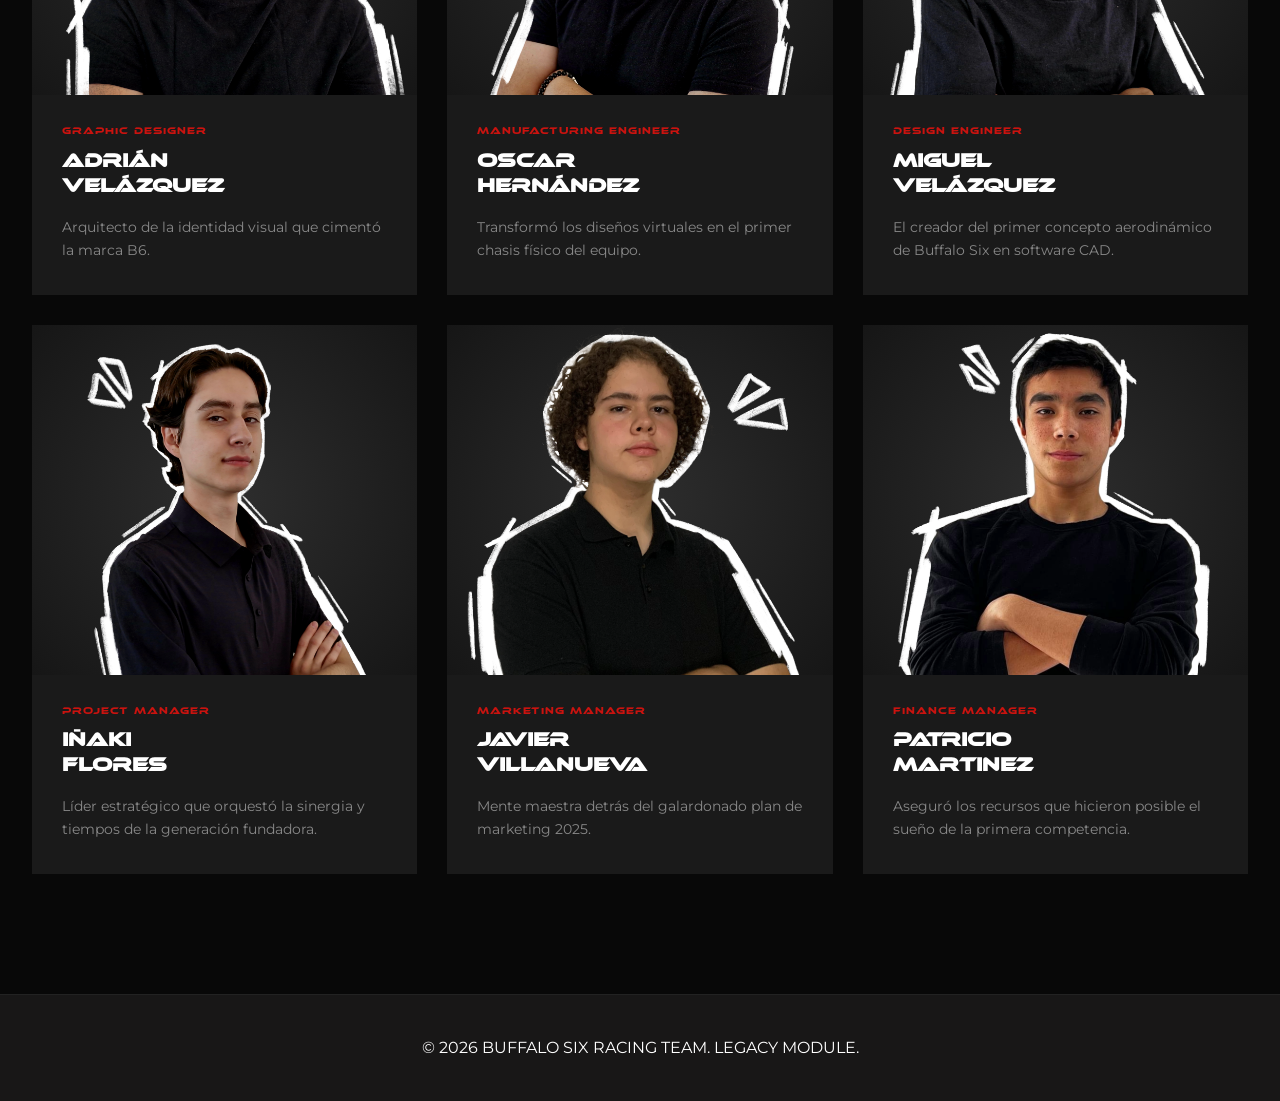
==== commit bec5992c: "Update history.html" ====
--- a/history.html
+++ b/history.html
@@ -25,10 +25,8 @@
         <div class="loader-bar-bg"><div class="loader-bar-fill"></div></div>
       </div>
     </div>
-
     <canvas id="warp-canvas"></canvas>
     <div class="noise-overlay"></div>
-
     <nav class="navbar" id="navbar">
       <div class="container nav-container">
         <a href="index.html" class="brand-logo">
@@ -43,7 +41,7 @@
               >
             </li>
             <li class="nav-item">
-              <a
+              
                 href="history.html"
                 class="nav-link active"
                 data-text="HISTORIA"
@@ -66,7 +64,7 @@
               >
             </li>
             <li class="nav-item">
-              <a
+              
                 href="index.html#sponsors"
                 class="nav-link"
                 data-text="PATROCINIO"
@@ -74,7 +72,7 @@
               >
             </li>
           </ul>
-          <a
+          
             href="https://stemracing.mx/"
             target="_blank"
             class="nav-stem-logo"
@@ -90,7 +88,6 @@
         </div>
       </div>
     </nav>
-
     <div class="mobile-menu-overlay" id="mobile-nav">
       <div class="menu-backdrop"></div>
       <div class="mobile-menu-content">
@@ -114,7 +111,6 @@
         </nav>
       </div>
     </div>
-
     <main>
       <header class="section subpage-header">
         <div class="container">
@@ -130,7 +126,6 @@
           </div>
         </div>
       </header>
-
       <section class="section brand-story">
         <div class="container">
           <div class="story-layout">
@@ -151,7 +146,6 @@
                 esfuerzo incansable no pasó desapercibido, dejando una huella
                 imborrable en la competencia.
               </p>
-
               <div
                 class="award-box"
                 style="
@@ -190,7 +184,6 @@
           </div>
         </div>
       </section>
-
       <section class="section team-section" style="background: #080808">
         <div class="container">
           <div class="section-header center">
@@ -199,7 +192,6 @@
               LOS <span class="text-red">PIONEROS</span>
             </h2>
           </div>
-
           <div class="team-grid">
             <article class="member-card" data-reveal="fade-up">
               <div class="member-visual">
@@ -217,7 +209,6 @@
                 </p>
               </div>
             </article>
-
             <article class="member-card" data-reveal="fade-up" data-delay="100">
               <div class="member-visual">
                 <img
@@ -235,7 +226,6 @@
                 </p>
               </div>
             </article>
-
             <article class="member-card" data-reveal="fade-up" data-delay="200">
               <div class="member-visual">
                 <img
@@ -253,7 +243,6 @@
                 </p>
               </div>
             </article>
-
             <article class="member-card" data-reveal="fade-up" data-delay="0">
               <div class="member-visual">
                 <img
@@ -271,7 +260,6 @@
                 </p>
               </div>
             </article>
-
             <article class="member-card" data-reveal="fade-up" data-delay="100">
               <div class="member-visual">
                 <img
@@ -288,7 +276,6 @@
                 </p>
               </div>
             </article>
-
             <article class="member-card" data-reveal="fade-up" data-delay="200">
               <div class="member-visual">
                 <img
@@ -309,7 +296,6 @@
           </div>
         </div>
       </section>
-
       <footer
         class="footer-simple"
         style="padding: 40px 0; border-top: 1px solid #222"
@@ -319,7 +305,6 @@
         </div>
       </footer>
     </main>
-
     <script src="script.js"></script>
   </body>
 </html>
--- a/style.css
+++ b/style.css
@@ -5,7 +5,6 @@
     font-style: normal;
     font-display: swap;
 }
-
 :root {
     --color-black: #181717;
     --color-black-soft: #1e1e1e;
@@ -22,19 +21,16 @@
     --nav-height: 90px;
     --ease-out: cubic-bezier(0.215, 0.61, 0.355, 1);
 }
-
 *, *::before, *::after {
     margin: 0;
     padding: 0;
     box-sizing: border-box;
 }
-
 html {
     scroll-behavior: smooth;
     font-size: 16px;
     overflow-x: hidden;
 }
-
 body {
     background-color: var(--color-black);
     color: var(--color-white);
@@ -43,20 +39,16 @@
     overflow-x: hidden;
     -webkit-font-smoothing: antialiased;
 }
-
 body.loading-state {
     overflow: hidden;
 }
-
 a {
     text-decoration: none;
     color: inherit;
     transition: all 0.3s ease;
 }
-
 ul { list-style: none; }
 img { display: block; max-width: 100%; height: auto; }
-
 .container {
     max-width: var(--container-width);
     margin: 0 auto;
@@ -64,38 +56,31 @@
     position: relative;
     z-index: 2;
 }
-
 .section {
     padding: 120px 0;
     position: relative;
     overflow: hidden;
 }
-
 .center { text-align: center; }
 .text-red { color: var(--color-red); }
 .text-justify { text-align: justify; }
-
 .mb-large { margin-bottom: 80px; }
 .mt-medium { margin-top: 40px; }
-
 #warp-canvas {
     position: fixed;
     top: 0; left: 0; width: 100%; height: 100%;
     z-index: 0; pointer-events: none; opacity: 0.4;
 }
-
 .noise-overlay {
     position: fixed; top: 0; left: 0; width: 100%; height: 100%;
     background-image: url("data:image/svg+xml,%3Csvg viewBox='0 0 200 200' xmlns='http://www.w3.org/2000/svg'%3E%3Cfilter id='noiseFilter'%3E%3CfeTurbulence type='fractalNoise' baseFrequency='0.65' numOctaves='3' stitchTiles='stitch'/%3E%3C/filter%3E%3Crect width='100%25' height='100%25' filter='url(%23noiseFilter)' opacity='0.05'/%3E%3C/svg%3E");
     opacity: 0.07; z-index: 1; pointer-events: none;
 }
-
 .vignette {
     position: fixed; top: 0; left: 0; width: 100%; height: 100%;
     background: radial-gradient(circle, transparent 60%, black 100%);
     z-index: 1; pointer-events: none; opacity: 0.8;
 }
-
 #preloader {
     position: fixed; top: 0; left: 0; width: 100%; height: 100%;
     background: var(--color-black); z-index: 9999;
@@ -107,7 +92,6 @@
 .loader-bar-bg { width: 100%; height: 2px; background: #333; position: relative; overflow: hidden; }
 .loader-bar-fill { height: 100%; width: 0%; background: var(--color-red); transition: width 0.1s linear; }
 .loader-meta { display: flex; justify-content: space-between; margin-top: 5px; font-family: monospace; font-size: 0.6rem; color: #444; }
-
 .btn {
     display: inline-flex; align-items: center; justify-content: center;
     padding: 16px 32px; font-family: var(--font-display);
@@ -116,36 +100,29 @@
     clip-path: polygon(15px 0, 100% 0, 100% calc(100% - 15px), calc(100% - 15px) 100%, 0 100%, 0 15px);
     transition: all 0.3s ease;
 }
-
 .btn-primary { background: var(--color-red); color: var(--color-white); border: 1px solid var(--color-red); }
 .btn-primary:hover { background: transparent; color: var(--color-red); box-shadow: 0 0 30px rgba(202,19,15,0.3); }
-
 .btn-glass { background: rgba(255,255,255,0.05); color: var(--color-white); border: 1px solid rgba(255,255,255,0.2); backdrop-filter: blur(5px); }
 .btn-glass:hover { background: var(--color-white); color: var(--color-black); }
-
 .btn-content { position: relative; z-index: 2; display: flex; align-items: center; gap: 10px; }
-
 .section-title {
     font-family: var(--font-display); font-size: 2.2rem; font-weight: normal; 
     text-transform: uppercase; line-height: 1.2;
 }
 .section-subtitle { display: block; font-family: var(--font-display); color: var(--color-red); font-size: 0.8rem; margin-bottom: 10px; letter-spacing: 2px; }
 .title-separator { width: 60px; height: 4px; background: var(--color-red); margin-top: 20px; }
-
 .navbar {
     position: fixed; top: 0; left: 0; width: 100%; height: var(--nav-height);
     z-index: 1000; transition: all 0.4s var(--ease-out);
     border-bottom: 1px solid rgba(255,255,255,0.05);
 }
 .navbar.scrolled { background: rgba(24, 23, 23, 0.9); backdrop-filter: blur(15px); height: 70px; }
-
 .nav-container { display: flex; justify-content: space-between; align-items: center; height: 100%; }
 .brand-logo { display: flex; align-items: center; gap: 15px; }
 .nav-img { height: 40px; }
 .brand-info { display: flex; flex-direction: column; line-height: 1; }
 .brand-name { font-family: var(--font-display); font-size: 1rem; }
 .brand-tag { font-size: 0.6rem; color: var(--color-gray-mid); letter-spacing: 2px; }
-
 .nav-right { display: flex; align-items: center; }
 .nav-menu { display: flex; gap: 15px; }
 .nav-link {
@@ -160,23 +137,19 @@
 .nav-link:hover::before { transform: translateY(0); }
 .nav-link span { display: block; transition: transform 0.3s ease; height: 100%; }
 .nav-link:hover span { transform: translateY(-100%); }
-
 .nav-link.active { color: var(--color-white); border-bottom: 2px solid var(--color-red); }
-
 .nav-stem-logo { 
     display: flex; align-items: center; 
     margin-left: 20px; border-left: 1px solid rgba(255,255,255,0.1); padding-left: 20px; 
 }
 .nav-stem-logo img { height: 25px; transition: transform 0.3s ease; }
 .nav-stem-logo:hover img { transform: scale(1.05); }
-
 .hamburger-wrap { display: none; }
 .hamburger { width: 30px; height: 20px; position: relative; cursor: pointer; z-index: 1002; }
 .line { position: absolute; width: 100%; height: 2px; background: #fff; transition: 0.4s; }
 .line-1 { top: 0; } .line-2 { bottom: 0; }
 .hamburger.active .line-1 { transform: rotate(45deg); top: 9px; }
 .hamburger.active .line-2 { transform: rotate(-45deg); bottom: 9px; }
-
 .mobile-menu-overlay {
     position: fixed; top: 0; left: 0; width: 100%; height: 100vh;
     z-index: 1001; pointer-events: none;
@@ -194,27 +167,22 @@
 .mobile-menu-overlay.active { pointer-events: auto; }
 .mobile-menu-overlay.active .menu-backdrop { opacity: 1; }
 .mobile-menu-overlay.active .mobile-menu-content { transform: translateX(0); }
-
 .mobile-nav-links { display: flex; flex-direction: column; gap: 20px; }
 .mobile-link { font-family: var(--font-display); font-size: 1.2rem; color: #555; transition: 0.3s; }
 .mobile-link span { font-size: 0.8rem; color: var(--color-red); margin-right: 10px; }
 .mobile-link:hover, .mobile-link.active { color: #fff; padding-left: 10px; }
-
 .hero-section {
     height: 100vh; display: flex; align-items: center; justify-content: center;
     padding-top: var(--nav-height);
 }
 .hero-container { display: grid; grid-template-columns: 1.2fr 0.8fr; align-items: center; }
-
 .hero-meta { margin-bottom: 30px; display: flex; gap: 15px; }
 .season-badge, .location-badge {
     border: 1px solid var(--color-gray-dark); padding: 5px 12px; font-family: var(--font-display); font-size: 0.7rem; color: var(--color-gray-light);
 }
-
 .hero-title { font-size: 4.5rem; line-height: 1.1; margin-bottom: 40px; font-family: var(--font-display); }
 .hero-title .text-red { -webkit-text-fill-color: var(--color-red); }
 .hero-description { font-size: 1.1rem; color: #aaa; max-width: 500px; margin-bottom: 50px; border-left: 2px solid #333; padding-left: 20px; }
-
 .hero-visual-abstract { position: relative; height: 500px; display: flex; align-items: center; justify-content: center; }
 .hud-circle {
     width: 400px; height: 400px; border: 1px solid rgba(255,255,255,0.1); border-radius: 50%;
@@ -225,7 +193,6 @@
     width: 500px; height: 2px; background: linear-gradient(90deg, transparent, var(--color-red), transparent);
     position: absolute; top: 50%;
 }
-
 .scroll-down-indicator { position: absolute; bottom: 40px; left: 50%; transform: translateX(-50%); text-align: center; }
 .mouse-icon { width: 24px; height: 36px; border: 2px solid #555; border-radius: 12px; display: block; margin: 0 auto 10px; position: relative; }
 .mouse-icon::after {
@@ -234,10 +201,8 @@
     animation: scrollMouse 2s infinite;
 }
 .scroll-txt { font-family: var(--font-display); font-size: 0.6rem; letter-spacing: 2px; opacity: 0.5; }
-
 .current-sponsors-section { background: #0a0a0a; padding: 100px 0; border-bottom: 1px solid #1a1a1a; }
 .sponsors-display { display: flex; flex-direction: column; align-items: center; gap: 50px; margin-top: 50px; }
-
 .sponsor-plate {
     background: radial-gradient(circle at center, #222 0%, #111 100%);
     border: 1px solid #333;
@@ -249,24 +214,19 @@
     transition: transform 0.3s ease;
 }
 .sponsor-plate:hover { transform: translateY(-5px); border-color: var(--color-red); }
-
 .main-sponsor.sponsor-plate { height: 160px; width: 300px; }
 .main-sponsor img { height: 130px; width: auto; max-width: 100%; object-fit: contain; }
-
 .secondary-sponsors { display: flex; gap: 30px; flex-wrap: wrap; justify-content: center; align-items: center; }
 .secondary-sponsors .sponsor-plate { height: 120px; width: 220px; }
 .secondary-sponsors img { height: 100px; width: auto; max-width: 100%; object-fit: contain; }
-
 .stats-ticker-section { padding: 20px 0; background: var(--color-red); transform: skewY(-2deg); margin: -50px 0 50px; border-top: 2px solid #fff; border-bottom: 2px solid #fff; z-index: 5; }
 .ticker-wrap { overflow: hidden; white-space: nowrap; }
 .ticker { display: inline-block; animation: marquee 20s linear infinite; }
 .ticker-item { display: inline-block; padding: 0 40px; font-family: var(--font-display); font-size: 1.2rem; }
 .ticker-item.separator { color: #000; }
-
 .team-grid { display: grid; grid-template-columns: repeat(3, 1fr); gap: 30px; margin-top: 60px; }
 .member-card { background: #1a1a1a; transition: transform 0.4s ease; cursor: pointer; }
 .member-card:hover { transform: translateY(-10px); }
-
 .member-visual { 
     height: 350px; 
     background: radial-gradient(circle at center, #2e2e2e 0%, #161616 100%); 
@@ -285,13 +245,11 @@
     transition: transform 0.4s ease; 
 }
 .member-card:hover .member-img { transform: scale(1.03); }
-
 .member-content { padding: 30px; border-bottom: 3px solid transparent; transition: 0.3s; background: #1a1a1a; position: relative; z-index: 3;}
 .member-card:hover .member-content { border-bottom-color: var(--color-red); }
 .member-role { font-family: var(--font-display); color: var(--color-red); font-size: 0.6rem; letter-spacing: 1px; display: block; margin-bottom: 10px; }
 .member-name { font-family: var(--font-display); font-size: 1.2rem; line-height: 1.3; margin-bottom: 15px; }
 .member-bio { font-size: 0.9rem; color: #888; }
-
 .timeline { position: relative; max-width: 800px; margin: 0 auto; }
 .timeline::before { content: ''; position: absolute; top: 0; left: 50%; width: 2px; height: 100%; background: #333; transform: translateX(-50%); }
 .timeline-item { width: 50%; padding: 0 40px; margin-bottom: 50px; position: relative; }
@@ -303,9 +261,7 @@
 .phase { font-family: var(--font-display); color: var(--color-red); font-size: 0.7rem; margin-bottom: 5px; display: block; }
 .timeline-content h3 { font-family: var(--font-display); font-size: 1rem; margin-bottom: 10px; }
 .timeline-content p { font-size: 0.9rem; color: #aaa; }
-
 .sponsorship-section { background: #080808; border-top: 1px solid #222; }
-
 .packages-grid {
     display: flex;
     flex-wrap: wrap;
@@ -313,7 +269,6 @@
     gap: 30px;
     margin-top: 50px;
 }
-
 .package-card {
     background: #111;
     border: 1px solid #333;
@@ -327,58 +282,47 @@
     max-width: 400px; 
 }
 .package-card:hover { transform: translateY(-10px); }
-
 .package-card::before { content: ''; position: absolute; top: 0; left: 0; width: 100%; height: 5px; }
 .package-plata::before { background: #C0C0C0; }
 .package-oro::before { background: #FFD700; }
 .package-diamante::before { background: #00FFFF; }
 .package-platino::before { background: #E5E4E2; }
 .package-vip::before { background: var(--color-red); }
-
 .package-card h3 { font-family: var(--font-display); font-size: 1.3rem; margin-bottom: 10px; letter-spacing: 1px;}
 .package-plata h3 { color: #C0C0C0; }
 .package-oro h3 { color: #FFD700; }
 .package-diamante h3 { color: #00FFFF; }
 .package-platino h3 { color: #E5E4E2; }
 .package-vip h3 { color: var(--color-red); }
-
 .package-price { font-family: var(--font-display); font-size: 1.3rem; margin-bottom: 25px; color: #fff; }
-
 .package-card ul { list-style: none; margin: 0; padding: 0; }
 .package-card li { font-size: 0.9rem; color: #ccc; margin-bottom: 15px; padding-left: 20px; position: relative; line-height: 1.4; }
 .package-card li::before { content: '✓'; position: absolute; left: 0; color: var(--color-red); font-weight: bold; }
-
 .subpage-header { padding: 160px 0 100px; text-align: center; background: radial-gradient(circle at center, #1a1a1a 0%, #000 100%); }
 .header-content { display: flex; flex-direction: column; align-items: center; gap: 20px; }
 .page-tag { display: inline-block; border: 1px solid var(--color-red); color: var(--color-red); padding: 5px 15px; font-family: var(--font-display); font-size: 0.7rem; }
 .page-title { font-size: 3rem; line-height: 1.1; margin-bottom: 0; }
 .page-lead { font-size: 1.1rem; color: #ccc; max-width: 700px; margin: 0 auto; }
-
 .story-layout { display: grid; grid-template-columns: 1fr 1fr; gap: 80px; align-items: center; }
 .brand-quote { font-family: var(--font-display); font-size: 1.5rem; color: #fff; margin-top: 30px; border-left: 4px solid var(--color-red); padding-left: 20px; }
-
 .brand-showcase { position: relative; display: flex; align-items: center; justify-content: center; height: 350px; }
 .glow-circle { position: absolute; width: 250px; height: 250px; background: var(--color-red); border-radius: 50%; filter: blur(80px); opacity: 0.3; animation: pulse 4s infinite; }
 .hero-logo-large { position: relative; z-index: 2; max-height: 220px; transition: 0.4s; }
 .brand-showcase:hover .hero-logo-large { transform: scale(1.05); }
-
 .construction-display { background: #0f0f0f; border: 1px solid #333; padding: 20px; }
 .construction-svg { width: 100%; height: auto; }
-
 .color-grid-expanded { display: grid; grid-template-columns: repeat(4, 1fr); gap: 20px; margin-top: 50px; }
 .swatch { height: 120px; position: relative; display: flex; align-items: flex-end; padding: 10px; }
 .hex { background: rgba(0,0,0,0.7); color: #fff; padding: 2px 5px; font-size: 0.7rem; font-family: monospace; }
 .color-desc { padding: 15px; background: #111; border: 1px solid #222; border-top: none; }
 .color-desc h3 { font-family: var(--font-display); font-size: 0.8rem; margin-bottom: 5px; }
 .cmyk-values { font-size: 0.7rem; color: #666; margin-top: 10px; font-family: monospace; }
-
 .split-layout { display: grid; grid-template-columns: 1fr 1fr; gap: 60px; align-items: center; }
 .typo-visual { background: #fff; color: #000; padding: 40px; text-align: center; border-radius: 4px; }
 .font-preview { font-family: var(--font-display); font-size: 4rem; line-height: 1.2; }
 .font-name { font-family: var(--font-display); font-size: 1.2rem; margin-top: 10px; }
 .alphabet-grid { display: flex; flex-wrap: wrap; gap: 10px; margin-top: 30px; font-family: var(--font-display); font-size: 1rem; color: #555; }
 .alphabet-grid .highlight { color: var(--color-red); }
-
 .assets-grid { display: grid; grid-template-columns: repeat(3, 1fr); gap: 30px; margin-top: 50px; }
 .asset-card { text-align: center; }
 .asset-preview { height: 150px; background: #111; border: 1px solid #333; margin-bottom: 15px; display: flex; align-items: center; justify-content: center; }
@@ -386,7 +330,6 @@
 .arrows-preview { gap: 5px; }
 .arrow-shape { width: 20px; height: 30px; background: var(--color-red); clip-path: polygon(0 20%, 60% 20%, 60% 0, 100% 50%, 60% 100%, 60% 80%, 0 80%); }
 .logo-preview img { height: 60px; }
-
 .footer { background: #050505; border-top: 1px solid #222; padding: 80px 0 20px; }
 .footer-top { display: grid; grid-template-columns: 1.5fr 1fr 1fr 1fr; gap: 40px; margin-bottom: 60px; }
 .footer-brand img { width: 150px; margin-bottom: 20px; }
@@ -397,15 +340,12 @@
 .footer a:hover { color: var(--color-red); }
 .social-icons-footer { display: flex; gap: 15px; margin-top: 20px; }
 .social-icons-footer a { width: 24px; height: 24px; display: block; color: #fff; }
-
 .stem-logo { 
     width: 140px;
     transition: transform 0.3s; 
 }
 .stem-logo:hover { transform: scale(1.05); }
-
 .footer-bottom { border-top: 1px solid #222; padding-top: 20px; display: flex; justify-content: space-between; font-size: 0.8rem; color: #444; }
-
 .big-glitch {
     display: inline-block;
     transition: transform 0.4s cubic-bezier(0.25, 1, 0.5, 1);
@@ -413,12 +353,10 @@
 .big-glitch:hover {
     transform: scale(1.03);
 }
-
 @keyframes spin { 100% { transform: rotate(360deg); } }
 @keyframes scrollMouse { 0% { top: 6px; opacity: 1; } 100% { top: 20px; opacity: 0; } }
 @keyframes marquee { 0% { transform: translateX(0); } 100% { transform: translateX(-50%); } }
 @keyframes pulse { 0% { transform: scale(1); opacity: 1; } 50% { transform: scale(1.05); opacity: 0.7; } 100% { transform: scale(1); opacity: 1; } }
-
 @media (max-width: 1024px) {
     .hero-container { grid-template-columns: 1fr; text-align: center; }
     .hero-visual-abstract { display: none; }
@@ -443,4 +381,4 @@
     .secondary-sponsors { flex-direction: column; gap: 20px; }
 }
 [data-reveal] { opacity: 0; transition: 1s cubic-bezier(0.2, 0.8, 0.2, 1); }[data-reveal="fade-up"] { transform: translateY(50px); }[data-reveal="fade-down"] { transform: translateY(-50px); }[data-reveal="fade-right"] { transform: translateX(-50px); }[data-reveal="fade-left"] { transform: translateX(50px); }[data-reveal="zoom-in"] { transform: scale(0.9); }
-.reveal-active { opacity: 1; transform: translate(0) scale(1); }+.reveal-active { opacity: 1; transform: translate(0) scale(1); }
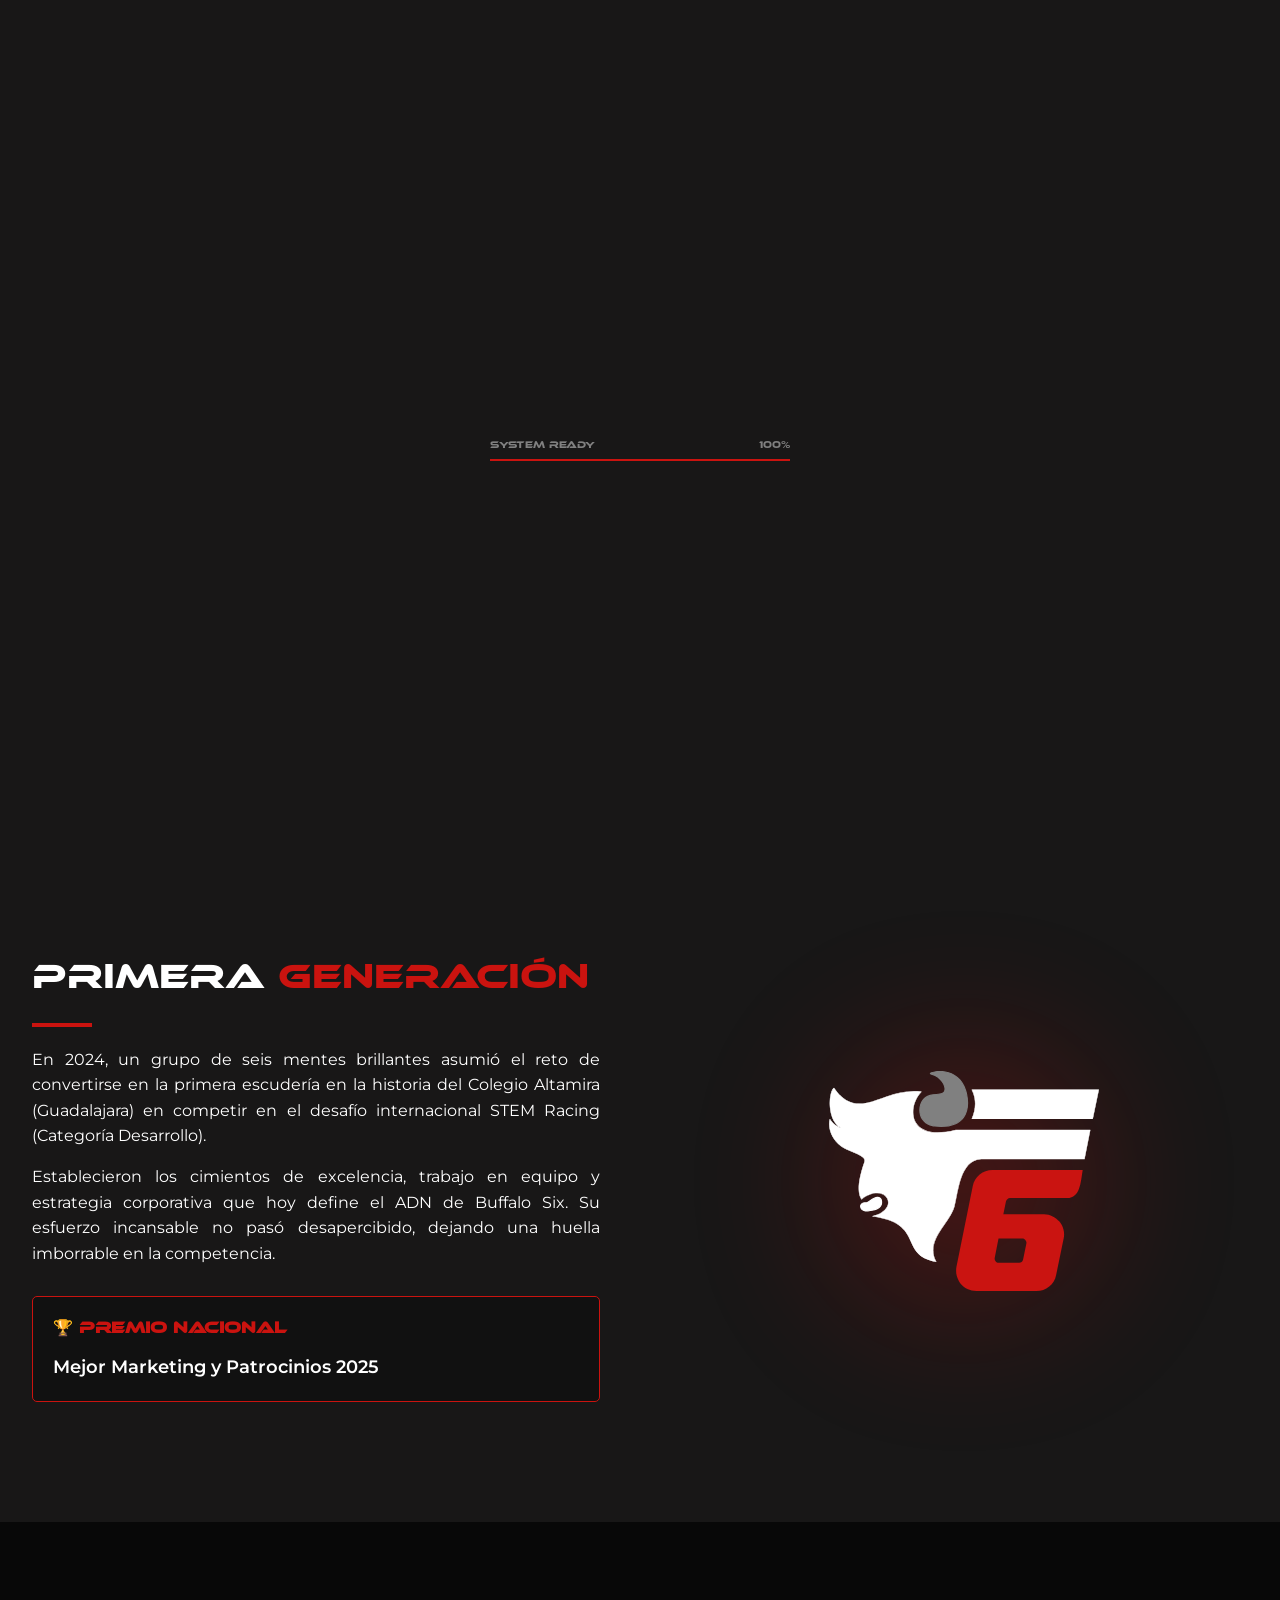
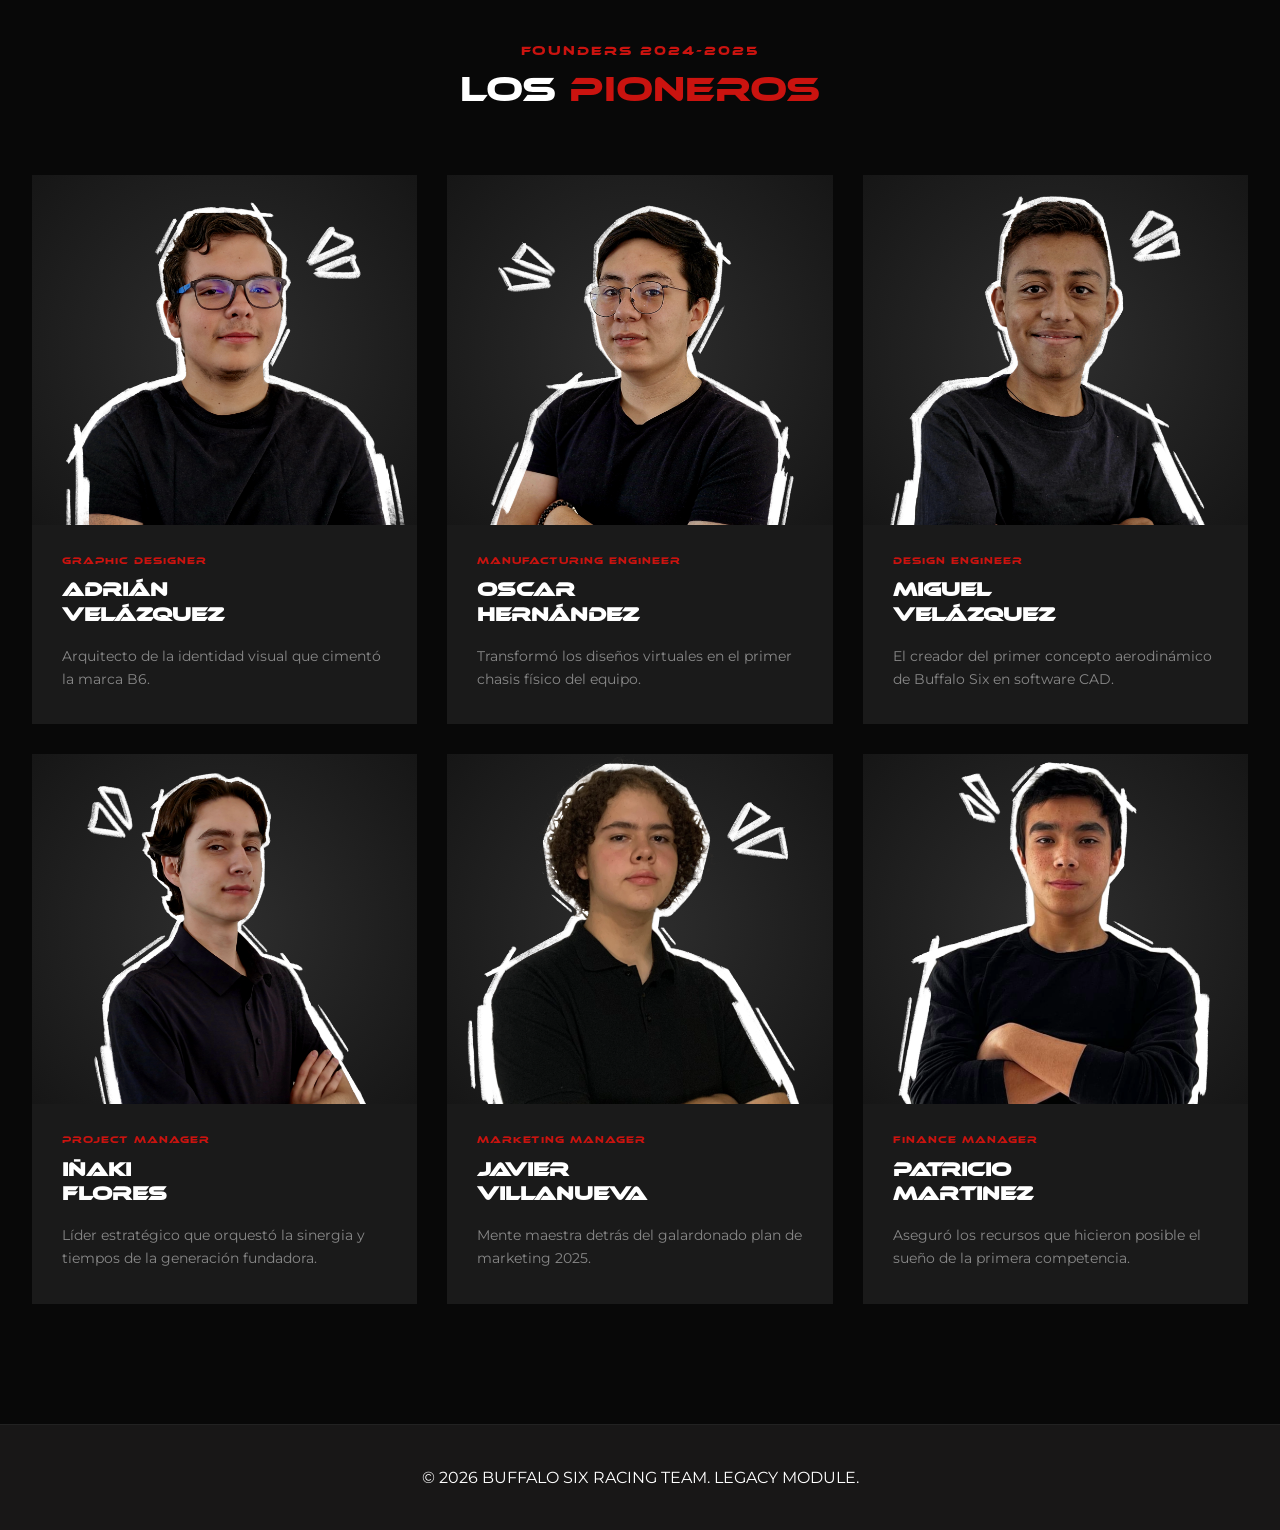
==== commit d90dd156: "Add files via upload" ====
--- a/history.html
+++ b/history.html
@@ -7,6 +7,10 @@
       content="width=device-width, initial-scale=1.0, maximum-scale=5.0, user-scalable=yes"
     />
     <meta http-equiv="X-UA-Compatible" content="IE=edge" />
+    <meta
+      name="description"
+      content="Historia de Buffalo Six Racing Team, de los pioneros del Colegio Altamira a la Final Nacional STEM Racing México 2026."
+    />
     <title>Historia | Buffalo Six</title>
     <link rel="icon" href="ICO.ico" />
     <link
@@ -41,7 +45,7 @@
               >
             </li>
             <li class="nav-item">
-              
+              <a
                 href="history.html"
                 class="nav-link active"
                 data-text="HISTORIA"
@@ -64,7 +68,7 @@
               >
             </li>
             <li class="nav-item">
-              
+              <a
                 href="index.html#sponsors"
                 class="nav-link"
                 data-text="PATROCINIO"
@@ -72,7 +76,7 @@
               >
             </li>
           </ul>
-          
+          <a
             href="https://stemracing.mx/"
             target="_blank"
             class="nav-stem-logo"
@@ -121,11 +125,49 @@
             </h1>
             <p class="page-lead" data-reveal="fade-up">
               Los pioneros del Colegio Altamira. Donde la visión se encontró con
-              la pista.
+              la pista — y el camino que hoy nos lleva a la Final Nacional
+              STEM Racing México 2026.
             </p>
           </div>
         </div>
       </header>
+      <section class="section brief-stem-section" style="padding-top: 0">
+        <div class="container">
+          <div
+            class="award-box center"
+            data-reveal="fade-up"
+            style="
+              background: #111;
+              border: 1px solid var(--color-red);
+              padding: 30px;
+              border-radius: 10px;
+              max-width: 700px;
+              margin: 0 auto;
+            "
+          >
+            <h3
+              style="
+                font-family: var(--font-display);
+                color: var(--color-red);
+                margin-bottom: 10px;
+                font-size: 1rem;
+              "
+            >
+              🏁 GENERACIÓN 2026
+            </h3>
+            <p style="font-weight: 600; font-size: 1.1rem; color: #fff">
+              Clasificados a la Final Nacional STEM Racing México 2026
+            </p>
+            <p style="color: #999; margin-top: 10px">
+              3er lugar general a nivel regional con el BFC 20, y rumbo a la
+              Nacional con el nuevo BFH 2.3.
+            </p>
+            <a href="index.html#results" class="btn btn-glass mt-medium magnetic-btn">
+              <span class="btn-content">VER RESULTADOS</span>
+            </a>
+          </div>
+        </div>
+      </section>
       <section class="section brand-story">
         <div class="container">
           <div class="story-layout">
@@ -307,4 +349,4 @@
     </main>
     <script src="script.js"></script>
   </body>
-</html>
+</html>
--- a/style.css
+++ b/style.css
@@ -15,6 +15,7 @@
     --color-gray-light: #CCCCCC;
     --color-gray-mid: #808080;
     --color-gray-dark: #373737;
+    --color-gold: #FFD700;
     --font-display: 'Ethnocentric', sans-serif;
     --font-body: 'Montserrat', sans-serif;
     --container-width: 1280px;
@@ -63,9 +64,12 @@
 }
 .center { text-align: center; }
 .text-red { color: var(--color-red); }
+.text-gold { color: var(--color-gold); }
 .text-justify { text-align: justify; }
 .mb-large { margin-bottom: 80px; }
+.mb-medium { margin-bottom: 40px; }
 .mt-medium { margin-top: 40px; }
+.mt-large { margin-top: 80px; }
 #warp-canvas {
     position: fixed;
     top: 0; left: 0; width: 100%; height: 100%;
@@ -106,11 +110,13 @@
 .btn-glass:hover { background: var(--color-white); color: var(--color-black); }
 .btn-content { position: relative; z-index: 2; display: flex; align-items: center; gap: 10px; }
 .section-title {
-    font-family: var(--font-display); font-size: 2.2rem; font-weight: normal; 
+    font-family: var(--font-display); font-size: 2.2rem; font-weight: normal;
     text-transform: uppercase; line-height: 1.2;
 }
 .section-subtitle { display: block; font-family: var(--font-display); color: var(--color-red); font-size: 0.8rem; margin-bottom: 10px; letter-spacing: 2px; }
+.section-desc { color: #999; margin-top: 15px; }
 .title-separator { width: 60px; height: 4px; background: var(--color-red); margin-top: 20px; }
+.title-separator.center-sep { margin-left: auto; margin-right: auto; }
 .navbar {
     position: fixed; top: 0; left: 0; width: 100%; height: var(--nav-height);
     z-index: 1000; transition: all 0.4s var(--ease-out);
@@ -138,9 +144,9 @@
 .nav-link span { display: block; transition: transform 0.3s ease; height: 100%; }
 .nav-link:hover span { transform: translateY(-100%); }
 .nav-link.active { color: var(--color-white); border-bottom: 2px solid var(--color-red); }
-.nav-stem-logo { 
-    display: flex; align-items: center; 
-    margin-left: 20px; border-left: 1px solid rgba(255,255,255,0.1); padding-left: 20px; 
+.nav-stem-logo {
+    display: flex; align-items: center;
+    margin-left: 20px; border-left: 1px solid rgba(255,255,255,0.1); padding-left: 20px;
 }
 .nav-stem-logo img { height: 25px; transition: transform 0.3s ease; }
 .nav-stem-logo:hover img { transform: scale(1.05); }
@@ -176,10 +182,11 @@
     padding-top: var(--nav-height);
 }
 .hero-container { display: grid; grid-template-columns: 1.2fr 0.8fr; align-items: center; }
-.hero-meta { margin-bottom: 30px; display: flex; gap: 15px; }
+.hero-meta { margin-bottom: 30px; display: flex; gap: 15px; flex-wrap: wrap; }
 .season-badge, .location-badge {
     border: 1px solid var(--color-gray-dark); padding: 5px 12px; font-family: var(--font-display); font-size: 0.7rem; color: var(--color-gray-light);
 }
+.season-badge.badge-highlight { border-color: var(--color-red); color: var(--color-red); }
 .hero-title { font-size: 4.5rem; line-height: 1.1; margin-bottom: 40px; font-family: var(--font-display); }
 .hero-title .text-red { -webkit-text-fill-color: var(--color-red); }
 .hero-description { font-size: 1.1rem; color: #aaa; max-width: 500px; margin-bottom: 50px; border-left: 2px solid #333; padding-left: 20px; }
@@ -201,8 +208,31 @@
     animation: scrollMouse 2s infinite;
 }
 .scroll-txt { font-family: var(--font-display); font-size: 0.6rem; letter-spacing: 2px; opacity: 0.5; }
+
+/* --- Qualification banner --- */
+.qualifier-banner {
+    background: linear-gradient(90deg, var(--color-red) 0%, #8a0d0a 100%);
+    padding: 16px 0;
+    position: relative;
+    z-index: 5;
+}
+.qualifier-banner .container {
+    display: flex; align-items: center; justify-content: center; gap: 15px;
+    flex-wrap: wrap; text-align: center;
+}
+.qualifier-banner-text {
+    font-family: var(--font-display); font-size: 0.75rem; letter-spacing: 1px;
+    color: #fff; text-transform: uppercase;
+}
+.qualifier-banner-text strong { color: #000; }
+.qualifier-banner-link {
+    font-family: var(--font-display); font-size: 0.7rem; text-decoration: underline;
+    text-underline-offset: 4px; color: #fff; white-space: nowrap;
+}
+
+/* --- Sponsors --- */
 .current-sponsors-section { background: #0a0a0a; padding: 100px 0; border-bottom: 1px solid #1a1a1a; }
-.sponsors-display { display: flex; flex-direction: column; align-items: center; gap: 50px; margin-top: 50px; }
+.sponsors-display { display: flex; flex-direction: column; align-items: center; gap: 40px; margin-top: 50px; }
 .sponsor-plate {
     background: radial-gradient(circle at center, #222 0%, #111 100%);
     border: 1px solid #333;
@@ -216,33 +246,85 @@
 .sponsor-plate:hover { transform: translateY(-5px); border-color: var(--color-red); }
 .main-sponsor.sponsor-plate { height: 160px; width: 300px; }
 .main-sponsor img { height: 130px; width: auto; max-width: 100%; object-fit: contain; }
+.featured-sponsors { display: flex; gap: 30px; flex-wrap: wrap; justify-content: center; align-items: center; }
+.featured-sponsors .sponsor-plate { height: 145px; width: 270px; }
+.featured-sponsors img { height: 115px; width: auto; max-width: 100%; object-fit: contain; }
 .secondary-sponsors { display: flex; gap: 30px; flex-wrap: wrap; justify-content: center; align-items: center; }
 .secondary-sponsors .sponsor-plate { height: 120px; width: 220px; }
 .secondary-sponsors img { height: 100px; width: auto; max-width: 100%; object-fit: contain; }
+.sponsor-tier-label { font-family: var(--font-display); font-size: 0.6rem; color: #555; letter-spacing: 2px; margin-bottom: 20px; }
+
 .stats-ticker-section { padding: 20px 0; background: var(--color-red); transform: skewY(-2deg); margin: -50px 0 50px; border-top: 2px solid #fff; border-bottom: 2px solid #fff; z-index: 5; }
 .ticker-wrap { overflow: hidden; white-space: nowrap; }
 .ticker { display: inline-block; animation: marquee 20s linear infinite; }
 .ticker-item { display: inline-block; padding: 0 40px; font-family: var(--font-display); font-size: 1.2rem; }
 .ticker-item.separator { color: #000; }
+
+/* --- Results / Achievements section --- */
+.results-section { background: #050505; border-bottom: 1px solid #1a1a1a; }
+.results-banner {
+    text-align: center; max-width: 800px; margin: 0 auto 70px auto;
+}
+.results-banner .page-tag { margin-bottom: 20px; display: inline-block; }
+.results-stats-grid {
+    display: grid; grid-template-columns: repeat(3, 1fr); gap: 30px; margin-bottom: 70px;
+}
+.stat-card {
+    background: #111; border: 1px solid #262626; border-radius: 10px;
+    padding: 35px 25px; text-align: center; transition: border-color 0.3s, transform 0.3s;
+}
+.stat-card:hover { border-color: var(--color-red); transform: translateY(-6px); }
+.stat-value {
+    font-family: var(--font-display); font-size: 2.4rem; color: var(--color-red); line-height: 1;
+}
+.stat-label { margin-top: 15px; font-size: 0.85rem; color: #999; text-transform: uppercase; letter-spacing: 1px; }
+.awards-grid { display: grid; grid-template-columns: 1fr 1fr; gap: 30px; }
+.award-panel { background: #111; border: 1px solid #262626; border-radius: 10px; padding: 40px; }
+.award-panel h3 {
+    font-family: var(--font-display); font-size: 1rem; margin-bottom: 25px;
+    display: flex; align-items: center; gap: 10px;
+}
+.award-panel.won h3 { color: var(--color-gold); }
+.award-panel.nominated h3 { color: var(--color-gray-light); }
+.award-list { display: flex; flex-direction: column; gap: 16px; }
+.award-list li { font-size: 0.95rem; color: #ddd; padding-left: 26px; position: relative; }
+.award-panel.won .award-list li::before { content: '🏆'; position: absolute; left: 0; top: -2px; font-size: 0.9rem; }
+.award-panel.nominated .award-list li::before { content: '///'; position: absolute; left: 0; color: var(--color-red); font-weight: bold; }
+
+/* --- Car evolution --- */
+.car-evolution-section { background: #080808; }
+.car-compare { display: grid; grid-template-columns: 1fr auto 1fr; align-items: center; gap: 30px; margin-top: 60px; }
+.car-compare-item { background: #111; border: 1px solid #262626; border-radius: 12px; padding: 40px 30px; text-align: center; }
+.car-compare-item.new-model { border-color: var(--color-red); box-shadow: 0 0 40px rgba(202,19,15,0.15); }
+.car-tag { font-family: var(--font-display); font-size: 0.65rem; letter-spacing: 2px; color: #666; }
+.car-compare-item.new-model .car-tag { color: var(--color-red); }
+.car-name { font-family: var(--font-display); font-size: 1.8rem; margin: 15px 0; }
+.car-metric { font-size: 0.9rem; color: #999; margin-top: 10px; }
+.vs-divider {
+    font-family: var(--font-display); color: var(--color-red); font-size: 1.5rem;
+    display: flex; align-items: center; justify-content: center;
+}
+.vs-divider .arrow-line { width: 40px; height: 2px; background: var(--color-red); display: block; }
+
 .team-grid { display: grid; grid-template-columns: repeat(3, 1fr); gap: 30px; margin-top: 60px; }
 .member-card { background: #1a1a1a; transition: transform 0.4s ease; cursor: pointer; }
 .member-card:hover { transform: translateY(-10px); }
-.member-visual { 
-    height: 350px; 
-    background: radial-gradient(circle at center, #2e2e2e 0%, #161616 100%); 
-    position: relative; 
-    overflow: hidden; 
-    display: flex; 
-    justify-content: center; 
-    align-items: flex-end; 
-}
-.member-img { 
-    width: 100%; 
-    height: 100%; 
-    object-fit: cover; 
-    object-position: top center; 
-    z-index: 1; 
-    transition: transform 0.4s ease; 
+.member-visual {
+    height: 350px;
+    background: radial-gradient(circle at center, #2e2e2e 0%, #161616 100%);
+    position: relative;
+    overflow: hidden;
+    display: flex;
+    justify-content: center;
+    align-items: flex-end;
+}
+.member-img {
+    width: 100%;
+    height: 100%;
+    object-fit: cover;
+    object-position: top center;
+    z-index: 1;
+    transition: transform 0.4s ease;
 }
 .member-card:hover .member-img { transform: scale(1.03); }
 .member-content { padding: 30px; border-bottom: 3px solid transparent; transition: 0.3s; background: #1a1a1a; position: relative; z-index: 3;}
@@ -279,7 +361,7 @@
     overflow: hidden;
     flex: 1 1 calc(33.333% - 30px);
     min-width: 320px;
-    max-width: 400px; 
+    max-width: 400px;
 }
 .package-card:hover { transform: translateY(-10px); }
 .package-card::before { content: ''; position: absolute; top: 0; left: 0; width: 100%; height: 5px; }
@@ -303,6 +385,7 @@
 .page-tag { display: inline-block; border: 1px solid var(--color-red); color: var(--color-red); padding: 5px 15px; font-family: var(--font-display); font-size: 0.7rem; }
 .page-title { font-size: 3rem; line-height: 1.1; margin-bottom: 0; }
 .page-lead { font-size: 1.1rem; color: #ccc; max-width: 700px; margin: 0 auto; }
+.header-grid-lines { position: absolute; inset: 0; background-image: linear-gradient(rgba(255,255,255,0.03) 1px, transparent 1px), linear-gradient(90deg, rgba(255,255,255,0.03) 1px, transparent 1px); background-size: 40px 40px; pointer-events: none; }
 .story-layout { display: grid; grid-template-columns: 1fr 1fr; gap: 80px; align-items: center; }
 .brand-quote { font-family: var(--font-display); font-size: 1.5rem; color: #fff; margin-top: 30px; border-left: 4px solid var(--color-red); padding-left: 20px; }
 .brand-showcase { position: relative; display: flex; align-items: center; justify-content: center; height: 350px; }
@@ -321,13 +404,14 @@
 .typo-visual { background: #fff; color: #000; padding: 40px; text-align: center; border-radius: 4px; }
 .font-preview { font-family: var(--font-display); font-size: 4rem; line-height: 1.2; }
 .font-name { font-family: var(--font-display); font-size: 1.2rem; margin-top: 10px; }
+.font-use { color: #666; margin-top: 5px; font-size: 0.85rem; }
 .alphabet-grid { display: flex; flex-wrap: wrap; gap: 10px; margin-top: 30px; font-family: var(--font-display); font-size: 1rem; color: #555; }
 .alphabet-grid .highlight { color: var(--color-red); }
 .assets-grid { display: grid; grid-template-columns: repeat(3, 1fr); gap: 30px; margin-top: 50px; }
 .asset-card { text-align: center; }
 .asset-preview { height: 150px; background: #111; border: 1px solid #333; margin-bottom: 15px; display: flex; align-items: center; justify-content: center; }
 .pattern-preview { background-image: radial-gradient(#333 1px, transparent 1px); background-size: 10px 10px; }
-.arrows-preview { gap: 5px; }
+.arrows-preview { gap: 5px; display: flex; }
 .arrow-shape { width: 20px; height: 30px; background: var(--color-red); clip-path: polygon(0 20%, 60% 20%, 60% 0, 100% 50%, 60% 100%, 60% 80%, 0 80%); }
 .logo-preview img { height: 60px; }
 .footer { background: #050505; border-top: 1px solid #222; padding: 80px 0 20px; }
@@ -340,12 +424,12 @@
 .footer a:hover { color: var(--color-red); }
 .social-icons-footer { display: flex; gap: 15px; margin-top: 20px; }
 .social-icons-footer a { width: 24px; height: 24px; display: block; color: #fff; }
-.stem-logo { 
+.stem-logo {
     width: 140px;
-    transition: transform 0.3s; 
+    transition: transform 0.3s;
 }
 .stem-logo:hover { transform: scale(1.05); }
-.footer-bottom { border-top: 1px solid #222; padding-top: 20px; display: flex; justify-content: space-between; font-size: 0.8rem; color: #444; }
+.footer-bottom { border-top: 1px solid #222; padding-top: 20px; display: flex; justify-content: space-between; font-size: 0.8rem; color: #444; flex-wrap: wrap; gap: 10px; }
 .big-glitch {
     display: inline-block;
     transition: transform 0.4s cubic-bezier(0.25, 1, 0.5, 1);
@@ -366,9 +450,13 @@
     .packages-grid { flex-direction: column; align-items: center; }
     .package-card { max-width: 100%; width: 100%; }
     .nav-stem-logo { display: none; }
+    .results-stats-grid { grid-template-columns: 1fr; }
+    .awards-grid { grid-template-columns: 1fr; }
+    .car-compare { grid-template-columns: 1fr; }
+    .vs-divider { transform: rotate(90deg); margin: 10px 0; }
 }
 @media (max-width: 768px) {
-    .nav-menu { display: none; } 
+    .nav-menu { display: none; }
     .hamburger-wrap { display: block; }
     .hero-title { font-size: 2.8rem; }
     .footer-top { grid-template-columns: 1fr; text-align: center; }
@@ -378,7 +466,13 @@
     .timeline-item { width: 100%; padding-left: 60px; padding-right: 0; text-align: left !important; }
     .timeline-item:nth-child(even), .timeline-item:nth-child(odd) { left: 0; }
     .timeline-item::after { left: 11px !important; }
-    .secondary-sponsors { flex-direction: column; gap: 20px; }
-}
-[data-reveal] { opacity: 0; transition: 1s cubic-bezier(0.2, 0.8, 0.2, 1); }[data-reveal="fade-up"] { transform: translateY(50px); }[data-reveal="fade-down"] { transform: translateY(-50px); }[data-reveal="fade-right"] { transform: translateX(-50px); }[data-reveal="fade-left"] { transform: translateX(50px); }[data-reveal="zoom-in"] { transform: scale(0.9); }
-.reveal-active { opacity: 1; transform: translate(0) scale(1); }
+    .secondary-sponsors, .featured-sponsors { flex-direction: column; gap: 20px; }
+    .footer-bottom { flex-direction: column; text-align: center; }
+}
+[data-reveal] { opacity: 0; transition: 1s cubic-bezier(0.2, 0.8, 0.2, 1); }
+[data-reveal="fade-up"] { transform: translateY(50px); }
+[data-reveal="fade-down"] { transform: translateY(-50px); }
+[data-reveal="fade-right"] { transform: translateX(-50px); }
+[data-reveal="fade-left"] { transform: translateX(50px); }
+[data-reveal="zoom-in"] { transform: scale(0.9); }
+.reveal-active { opacity: 1; transform: translate(0) scale(1); }
